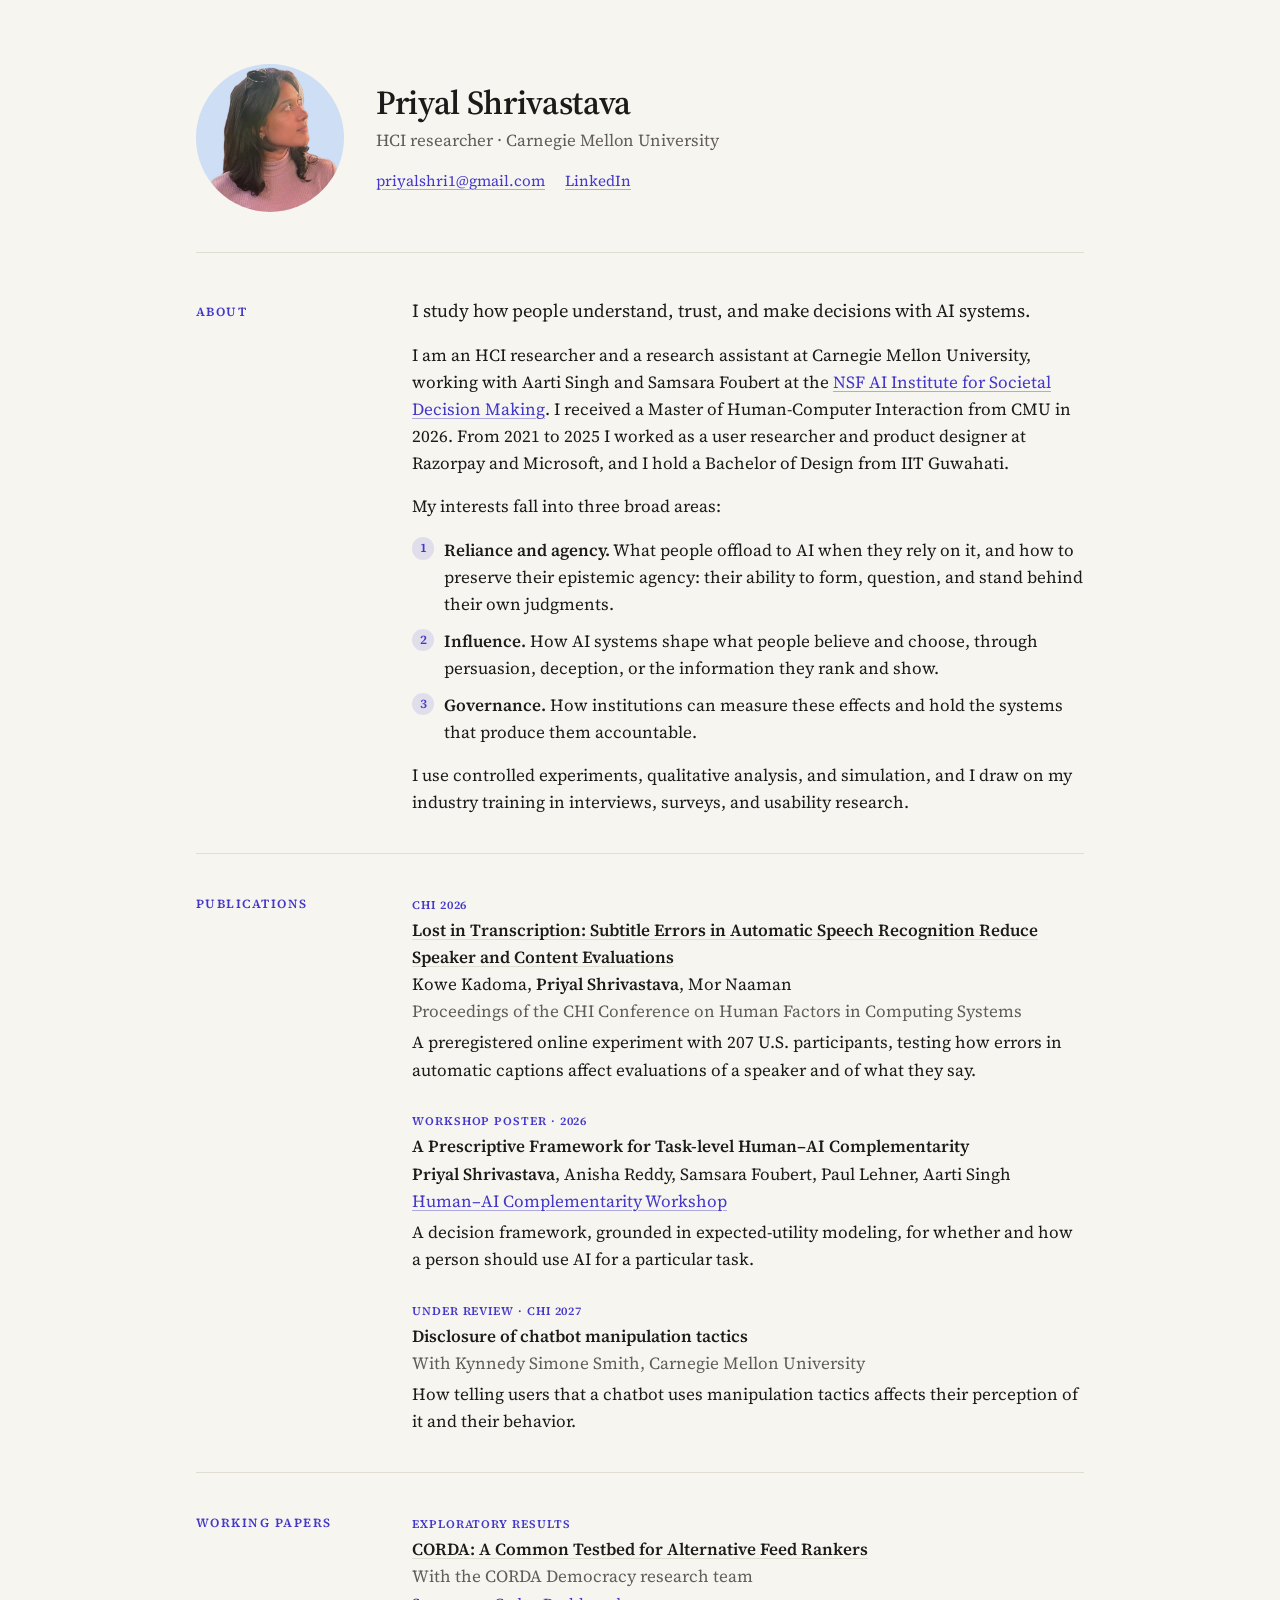
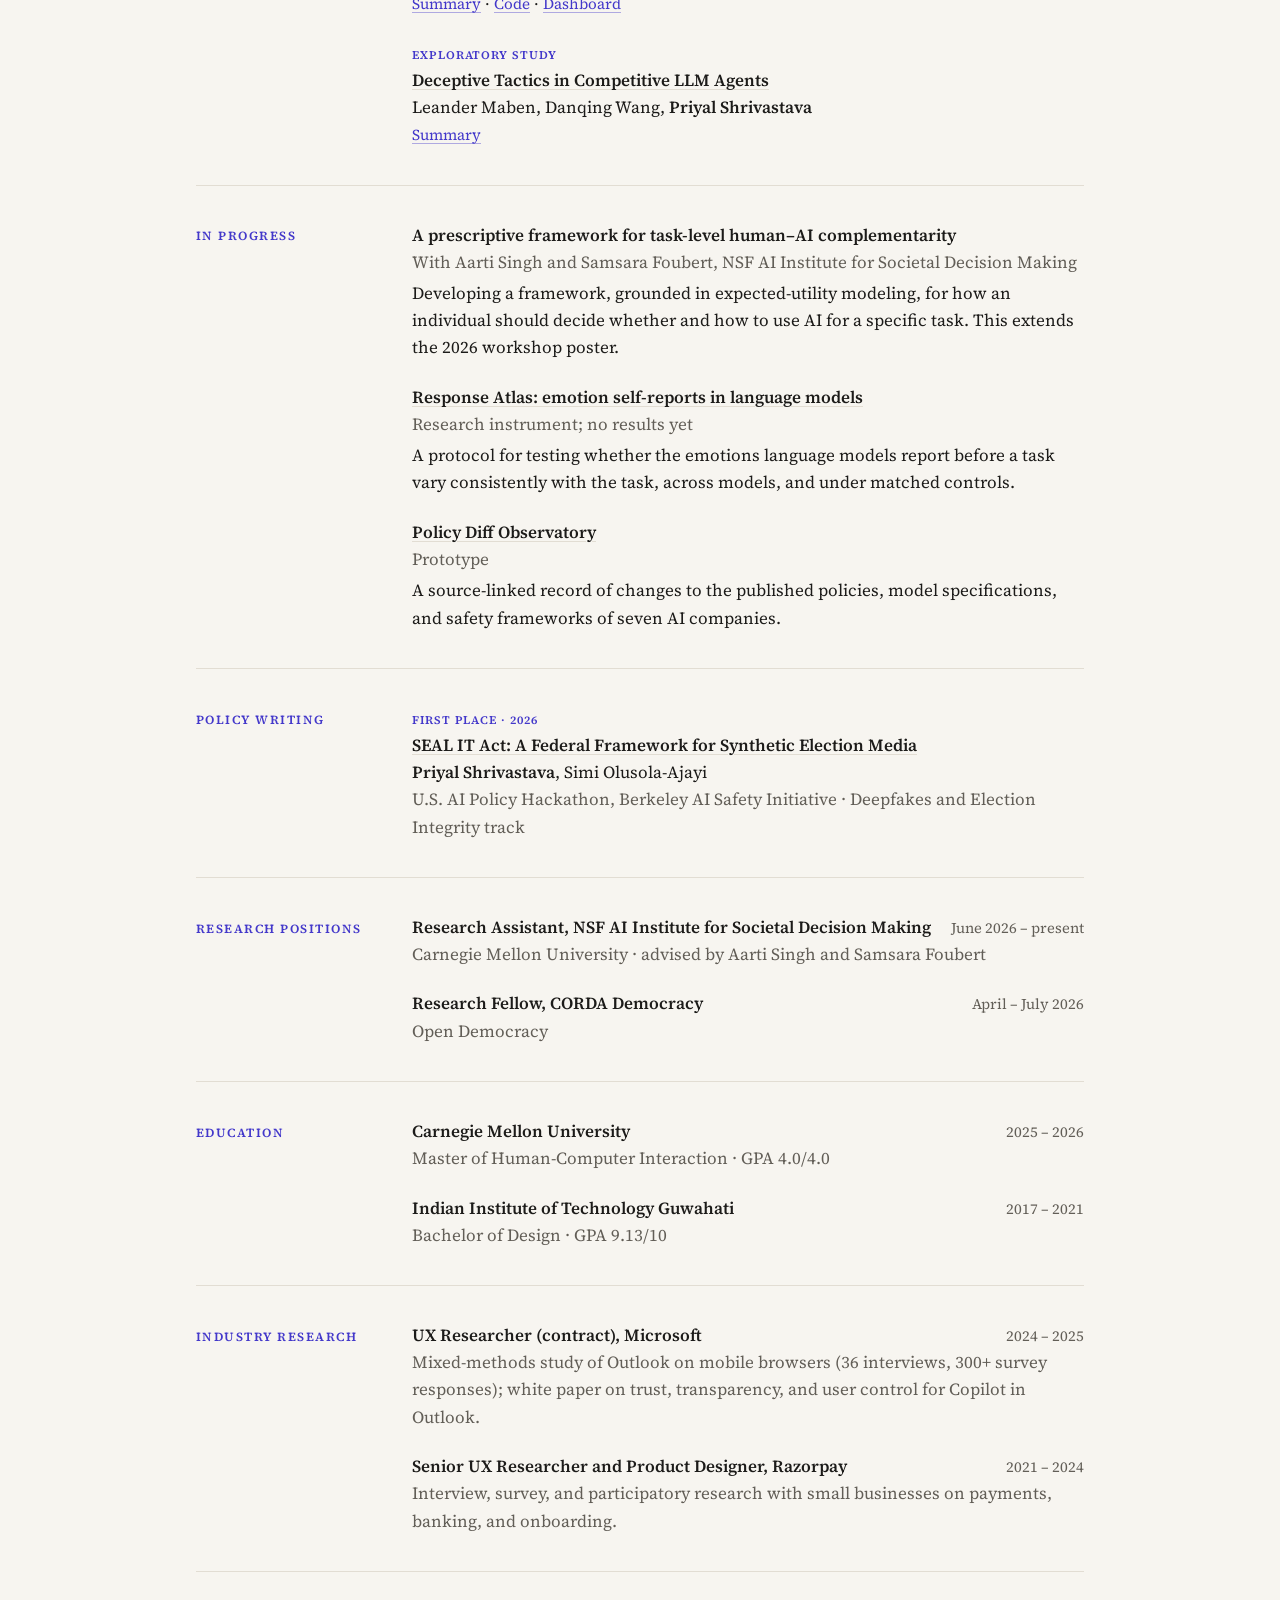
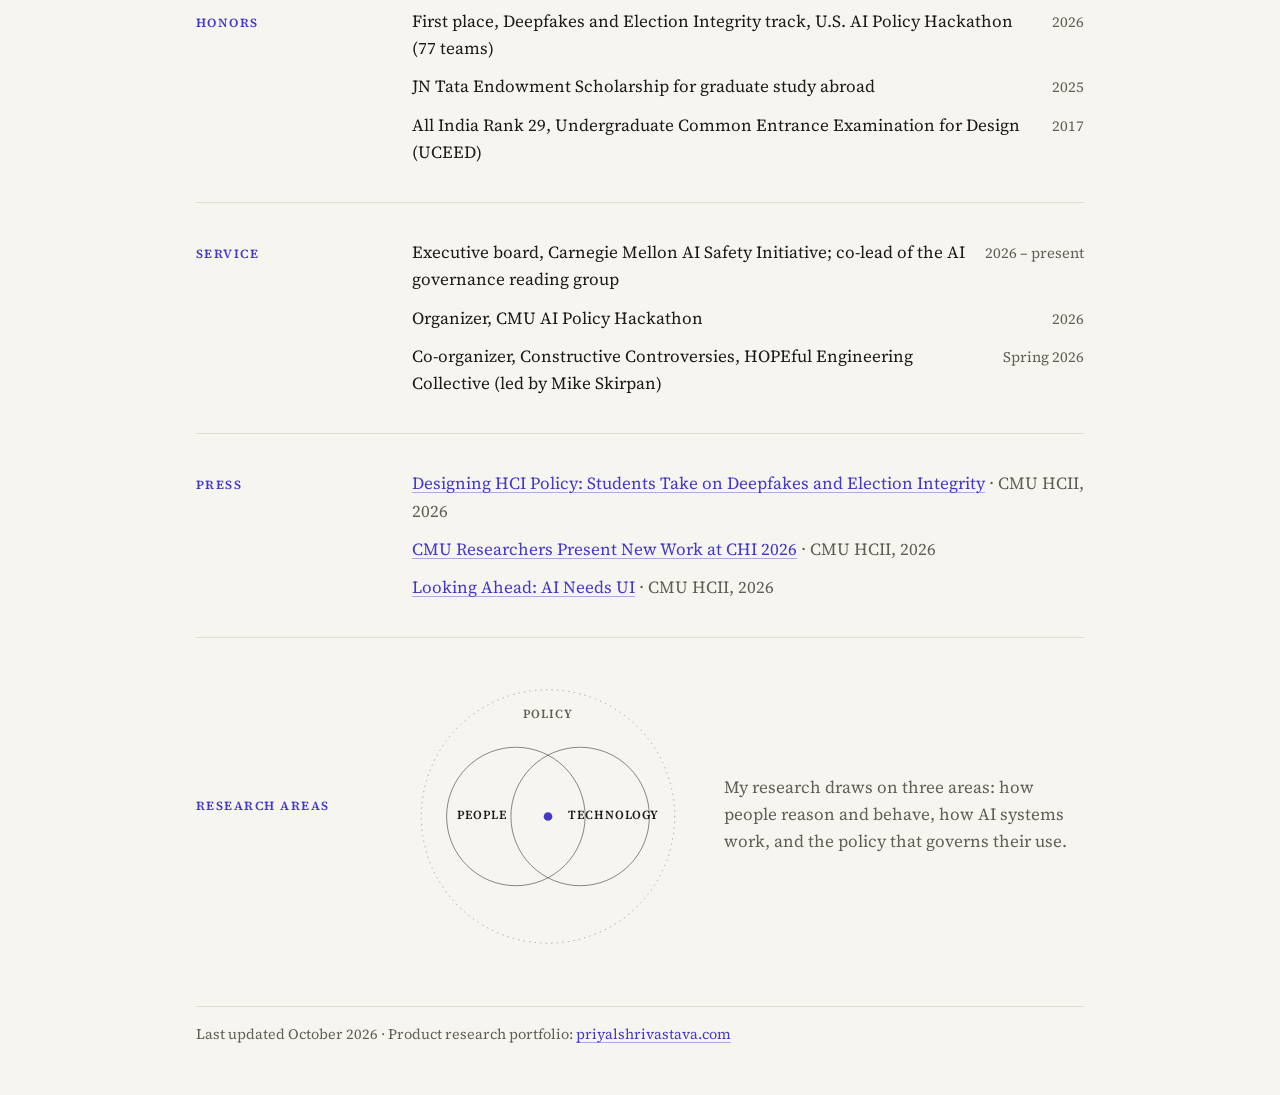
==== index.html @ be8d67d7 "Drop Research Assistant from the header" ====
<!DOCTYPE html>
<html lang="en">
<head>
  <meta charset="UTF-8">
  <meta name="viewport" content="width=device-width, initial-scale=1.0">
  <script async src="https://www.googletagmanager.com/gtag/js?id=G-839391G9F2"></script>
  <script>
    window.dataLayer = window.dataLayer || [];
    function gtag(){dataLayer.push(arguments);}
    gtag('js', new Date());
    gtag('config', 'G-839391G9F2');
  </script>
  <title>Priyal Shrivastava</title>
  <meta name="description" content="Priyal Shrivastava, HCI researcher at Carnegie Mellon University. Research on human–AI interaction, AI persuasion and deception, and AI governance.">
  <link rel="icon" type="image/png" href="favicon.png">
  <link rel="preconnect" href="https://fonts.googleapis.com">
  <link rel="preconnect" href="https://fonts.gstatic.com" crossorigin>
  <link href="https://fonts.googleapis.com/css2?family=Source+Serif+4:ital,opsz,wght@0,8..60,400;0,8..60,600;1,8..60,400&amp;display=swap" rel="stylesheet">
  <link rel="stylesheet" href="style.css?v=2">
</head>
<body>
  <main class="page page--home">
    <header class="intro">
      <img class="portrait" src="img/portrait.jpg" alt="Priyal Shrivastava" width="148" height="148">
      <div>
        <h1>Priyal Shrivastava</h1>
        <p class="affil">HCI researcher &middot; Carnegie Mellon University</p>
        <p class="contact">
          <a href="mailto:priyalshri1@gmail.com">priyalshri1@gmail.com</a>
          <a href="https://www.linkedin.com/in/priyalshri/">LinkedIn</a>
        </p>
      </div>
    </header>

    <section class="block" aria-labelledby="h-about">
      <h2 id="h-about">About</h2>
      <div>
        <p class="lede">I study how people understand, trust, and make decisions with AI systems.</p>
        <p>I am an HCI researcher and a research assistant at Carnegie Mellon University, working with Aarti Singh and Samsara Foubert at the <a href="https://www.cmu.edu/ai-sdm/">NSF AI Institute for Societal Decision Making</a>. I received a Master of Human-Computer Interaction from CMU in 2026. From 2021 to 2025 I worked as a user researcher and product designer at Razorpay and Microsoft, and I hold a Bachelor of Design from IIT Guwahati.</p>
        <p>My interests fall into three broad areas:</p>
        <ol class="questions">
          <li><b>Reliance and agency.</b> What people offload to AI when they rely on it, and how to preserve their epistemic agency: their ability to form, question, and stand behind their own judgments.</li>
          <li><b>Influence.</b> How AI systems shape what people believe and choose, through persuasion, deception, or the information they rank and show.</li>
          <li><b>Governance.</b> How institutions can measure these effects and hold the systems that produce them accountable.</li>
        </ol>
        <p>I use controlled experiments, qualitative analysis, and simulation, and I draw on my industry training in interviews, surveys, and usability research.</p>
      </div>
    </section>

    <section class="block" aria-labelledby="h-pubs">
      <h2 id="h-pubs">Publications</h2>
      <ul class="entries">
        <li>
          <span class="tag">CHI 2026</span><br>
          <span class="title"><a href="https://dl.acm.org/doi/full/10.1145/3772318.3790911">Lost in Transcription: Subtitle Errors in Automatic Speech Recognition Reduce Speaker and Content Evaluations</a></span><br>
          Kowe Kadoma, <b>Priyal Shrivastava</b>, Mor Naaman<br>
          <span class="meta">Proceedings of the CHI Conference on Human Factors in Computing Systems</span>
          <p class="note">A preregistered online experiment with 207 U.S. participants, testing how errors in automatic captions affect evaluations of a speaker and of what they say.</p>
        </li>
        <li>
          <span class="tag">Workshop poster &middot; 2026</span><br>
          <span class="title">A Prescriptive Framework for Task-level Human&ndash;AI Complementarity</span><br>
          <b>Priyal Shrivastava</b>, Anisha Reddy, Samsara Foubert, Paul Lehner, Aarti Singh<br>
          <span class="meta"><a href="https://www.cmu.edu/ai-sdm/research/human-ai-workshop/">Human&ndash;AI Complementarity Workshop</a></span>
          <p class="note">A decision framework, grounded in expected-utility modeling, for whether and how a person should use AI for a particular task.</p>
        </li>
        <li>
          <span class="tag">Under review &middot; CHI 2027</span><br>
          <span class="title">Disclosure of chatbot manipulation tactics</span><br>
          <span class="meta">With Kynnedy Simone Smith, Carnegie Mellon University</span>
          <p class="note">How telling users that a chatbot uses manipulation tactics affects their perception of it and their behavior.</p>
        </li>
      </ul>
    </section>

    <section class="block" aria-labelledby="h-working">
      <h2 id="h-working">Working papers</h2>
      <ul class="entries">
        <li>
          <span class="tag">Exploratory results</span><br>
          <span class="title"><a href="corda.html">CORDA: A Common Testbed for Alternative Feed Rankers</a></span><br>
          <span class="meta">With the CORDA Democracy research team</span><br>
          <span class="links"><a href="corda.html">Summary</a> &middot; <a href="https://github.com/CORDA-p10/social-media-project">Code</a> &middot; <a href="https://corda.edcx.io/dashboard">Dashboard</a></span>
        </li>
        <li>
          <span class="tag">Exploratory study</span><br>
          <span class="title"><a href="werewolf.html">Deceptive Tactics in Competitive LLM Agents</a></span><br>
          Leander Maben, Danqing Wang, <b>Priyal Shrivastava</b><br>
          <span class="links"><a href="werewolf.html">Summary</a></span>
        </li>
      </ul>
    </section>

    <section class="block" aria-labelledby="h-progress">
      <h2 id="h-progress">In progress</h2>
      <ul class="entries">
        <li>
          <span class="title">A prescriptive framework for task-level human&ndash;AI complementarity</span><br>
          <span class="meta">With Aarti Singh and Samsara Foubert, NSF AI Institute for Societal Decision Making</span>
          <p class="note">Developing a framework, grounded in expected-utility modeling, for how an individual should decide whether and how to use AI for a specific task. This extends the 2026 workshop poster.</p>
        </li>
        <li>
          <span class="title"><a href="response-atlas.html">Response Atlas: emotion self-reports in language models</a></span><br>
          <span class="meta">Research instrument; no results yet</span>
          <p class="note">A protocol for testing whether the emotions language models report before a task vary consistently with the task, across models, and under matched controls.</p>
        </li>
        <li>
          <span class="title"><a href="policy-diff.html">Policy Diff Observatory</a></span><br>
          <span class="meta">Prototype</span>
          <p class="note">A source-linked record of changes to the published policies, model specifications, and safety frameworks of seven AI companies.</p>
        </li>
      </ul>
    </section>

    <section class="block" aria-labelledby="h-policy">
      <h2 id="h-policy">Policy writing</h2>
      <ul class="entries">
        <li>
          <span class="tag">First place &middot; 2026</span><br>
          <span class="title"><a href="seal-it.html">SEAL IT Act: A Federal Framework for Synthetic Election Media</a></span><br>
          <b>Priyal Shrivastava</b>, Simi Olusola-Ajayi<br>
          <span class="meta">U.S. AI Policy Hackathon, Berkeley AI Safety Initiative &middot; Deepfakes and Election Integrity track</span>
        </li>
      </ul>
    </section>

    <section class="block" aria-labelledby="h-positions">
      <h2 id="h-positions">Research positions</h2>
      <ul class="entries">
        <li>
          <div class="dated"><span class="title">Research Assistant, NSF AI Institute for Societal Decision Making</span><span class="when">June 2026 &ndash; present</span></div>
          <span class="meta">Carnegie Mellon University &middot; advised by Aarti Singh and Samsara Foubert</span>
        </li>
        <li>
          <div class="dated"><span class="title">Research Fellow, CORDA Democracy</span><span class="when">April &ndash; July 2026</span></div>
          <span class="meta">Open Democracy</span>
        </li>
      </ul>
    </section>

    <section class="block" aria-labelledby="h-edu">
      <h2 id="h-edu">Education</h2>
      <ul class="entries">
        <li>
          <div class="dated"><span class="title">Carnegie Mellon University</span><span class="when">2025 &ndash; 2026</span></div>
          <span class="meta">Master of Human-Computer Interaction &middot; GPA 4.0/4.0</span>
        </li>
        <li>
          <div class="dated"><span class="title">Indian Institute of Technology Guwahati</span><span class="when">2017 &ndash; 2021</span></div>
          <span class="meta">Bachelor of Design &middot; GPA 9.13/10</span>
        </li>
      </ul>
    </section>

    <section class="block" aria-labelledby="h-industry">
      <h2 id="h-industry">Industry research</h2>
      <ul class="entries">
        <li>
          <div class="dated"><span class="title">UX Researcher (contract), Microsoft</span><span class="when">2024 &ndash; 2025</span></div>
          <span class="meta">Mixed-methods study of Outlook on mobile browsers (36 interviews, 300+ survey responses); white paper on trust, transparency, and user control for Copilot in Outlook.</span>
        </li>
        <li>
          <div class="dated"><span class="title">Senior UX Researcher and Product Designer, Razorpay</span><span class="when">2021 &ndash; 2024</span></div>
          <span class="meta">Interview, survey, and participatory research with small businesses on payments, banking, and onboarding.</span>
        </li>
      </ul>
    </section>

    <section class="block" aria-labelledby="h-honors">
      <h2 id="h-honors">Honors</h2>
      <ul class="entries compact">
        <li><div class="dated"><span>First place, Deepfakes and Election Integrity track, U.S. AI Policy Hackathon (77 teams)</span><span class="when">2026</span></div></li>
        <li><div class="dated"><span>JN Tata Endowment Scholarship for graduate study abroad</span><span class="when">2025</span></div></li>
        <li><div class="dated"><span>All India Rank 29, Undergraduate Common Entrance Examination for Design (UCEED)</span><span class="when">2017</span></div></li>
      </ul>
    </section>

    <section class="block" aria-labelledby="h-service">
      <h2 id="h-service">Service</h2>
      <ul class="entries compact">
        <li><div class="dated"><span>Executive board, Carnegie Mellon AI Safety Initiative; co-lead of the AI governance reading group</span><span class="when">2026 &ndash; present</span></div></li>
        <li><div class="dated"><span>Organizer, CMU AI Policy Hackathon</span><span class="when">2026</span></div></li>
        <li><div class="dated"><span>Co-organizer, Constructive Controversies, HOPEful Engineering Collective (led by Mike Skirpan)</span><span class="when">Spring 2026</span></div></li>
      </ul>
    </section>

    <section class="block" aria-labelledby="h-press">
      <h2 id="h-press">Press</h2>
      <ul class="entries compact">
        <li><a href="https://www.hcii.cmu.edu/news/designing-hci-policy">Designing HCI Policy: Students Take on Deepfakes and Election Integrity</a> <span class="meta">&middot; CMU HCII, 2026</span></li>
        <li><a href="https://hcii.cmu.edu/news/cmu-chi-2026">CMU Researchers Present New Work at CHI 2026</a> <span class="meta">&middot; CMU HCII, 2026</span></li>
        <li><a href="https://hcii.cmu.edu/news/looking-ahead-ai-needs-ui">Looking Ahead: AI Needs UI</a> <span class="meta">&middot; CMU HCII, 2026</span></li>
      </ul>
    </section>

    <section class="focus" aria-labelledby="h-focus">
      <h2 id="h-focus">Research areas</h2>
      <div class="focus__fig">
        <svg viewBox="-10 -10 440 440" role="img" aria-labelledby="venn-desc">
          <desc id="venn-desc">Two overlapping circles labeled people and technology, with a dot where they overlap, inside a dotted ring labeled policy.</desc>
          <circle class="venn-ring" cx="210" cy="214" r="205" fill="none" stroke-width="1.5" stroke-dasharray="1 8" stroke-linecap="round"/>
          <circle class="venn-line" cx="158" cy="214" r="112" fill="none" stroke-width="1.5"/>
          <circle class="venn-line" cx="262" cy="214" r="112" fill="none" stroke-width="1.5"/>
          <circle class="venn-dot" cx="210" cy="214" r="7"/>
          <text class="venn-label" x="104" y="218" text-anchor="middle">people</text>
          <text class="venn-label" x="316" y="218" text-anchor="middle">technology</text>
          <text class="venn-label venn-label--muted" x="210" y="54" text-anchor="middle">policy</text>
        </svg>
        <p>My research draws on three areas: how people reason and behave, how AI systems work, and the policy that governs their use.</p>
      </div>
    </section>

    <footer>
      Last updated October 2026 &middot; Product research portfolio: <a href="https://www.priyalshrivastava.com/">priyalshrivastava.com</a>
    </footer>
  </main>
</body>
</html>
---- style.css ----
/* Academic site. Warm paper ground, one serif family, one accent. */

:root {
  --ink: #1c1b19;
  --muted: #625e57;
  --rule: #e2ddd3;
  --accent: #4338ca;
  --accent-soft: rgba(67, 56, 202, 0.12);
  --bg: #f7f5f0;
  --card: #fffdf9;
  --serif: "Source Serif 4", Charter, "Bitstream Charter", Cambria, Georgia, serif;
  --measure: 44rem;
  --wide: 58rem;
  color-scheme: light;
}

@media (prefers-color-scheme: dark) {
  :root {
    --ink: #e8e5de;
    --muted: #a7a298;
    --rule: #34322d;
    --accent: #a5a0ff;
    --accent-soft: rgba(165, 160, 255, 0.16);
    --bg: #171614;
    --card: #1f1e1b;
    color-scheme: dark;
  }
}

* { box-sizing: border-box; }

html { -webkit-text-size-adjust: 100%; }

body {
  margin: 0;
  background: var(--bg);
  color: var(--ink);
  font-family: var(--serif);
  font-size: 17px;
  line-height: 1.6;
  font-optical-sizing: auto;
}

.page {
  max-width: var(--measure);
  margin: 0 auto;
  padding: 4rem 1.25rem 3rem;
}
.page--home { max-width: var(--wide); }

a { color: var(--accent); text-underline-offset: 3px; text-decoration-thickness: 1px; text-decoration-color: color-mix(in srgb, var(--accent) 40%, transparent); }
a:hover { text-decoration-color: var(--accent); }

h1 { font-size: 2.1rem; font-weight: 600; letter-spacing: -0.01em; line-height: 1.15; margin: 0 0 0.4rem; }
h2 {
  font-size: 0.78rem;
  font-weight: 600;
  letter-spacing: 0.12em;
  text-transform: uppercase;
  color: var(--accent);
  margin: 0 0 1rem;
}
h3 { font-size: 1rem; font-weight: 600; margin: 1.75rem 0 0.4rem; }

p { margin: 0 0 1rem; }
b { font-weight: 600; }

ol, ul { padding-left: 1.3rem; margin: 0 0 1rem; }
li { margin: 0 0 0.4rem; }
li::marker { color: var(--accent); }

/* ---------- Home ---------- */

.intro {
  display: flex;
  align-items: center;
  gap: 2rem;
  padding-bottom: 2.5rem;
  margin-bottom: 0.5rem;
  border-bottom: 1px solid var(--rule);
}
.portrait {
  width: 148px;
  height: 148px;
  flex: none;
  object-fit: cover;
  border-radius: 50%;
}
.affil { color: var(--muted); margin: 0 0 0.9rem; font-size: 1.05rem; }
.contact { margin: 0; display: flex; flex-wrap: wrap; gap: 0.35rem 1.25rem; font-size: 0.95rem; }

.block {
  display: grid;
  grid-template-columns: 11rem minmax(0, 1fr);
  gap: 0 2.5rem;
  padding: 2.25rem 0;
  border-bottom: 1px solid var(--rule);
}
.block > h2 { padding-top: 0.3rem; }
.block > div > :last-child { margin-bottom: 0; }

.lede { font-size: 1.15rem; line-height: 1.55; }

.questions { list-style: none; padding: 0; counter-reset: q; }
.questions li {
  counter-increment: q;
  position: relative;
  padding-left: 2rem;
  margin-bottom: 0.6rem;
}
.questions li::before {
  content: counter(q);
  position: absolute;
  left: 0;
  top: 0.05rem;
  font-size: 0.8rem;
  font-weight: 600;
  color: var(--accent);
  width: 1.4rem;
  height: 1.4rem;
  line-height: 1.4rem;
  text-align: center;
  border-radius: 50%;
  background: var(--accent-soft);
}

.entries { list-style: none; padding: 0; margin: 0; }
.entries > li { margin: 0 0 1.4rem; }
.entries > li:last-child { margin-bottom: 0; }
.entries .title { font-weight: 600; }
.entries .title a { color: var(--ink); text-decoration-color: var(--rule); }
.entries .title a:hover { color: var(--accent); text-decoration-color: var(--accent); }
.entries .meta { color: var(--muted); }
.entries .links { font-size: 0.95rem; }
.entries .note { margin: 0.25rem 0 0; }

.tag {
  display: inline-block;
  font-size: 0.72rem;
  font-weight: 600;
  letter-spacing: 0.08em;
  text-transform: uppercase;
  color: var(--accent);
  margin-right: 0.35rem;
}

.dated { display: flex; gap: 1rem; justify-content: space-between; align-items: baseline; }
.dated .when { color: var(--muted); white-space: nowrap; font-size: 0.92rem; font-variant-numeric: tabular-nums; }

.compact > li { margin-bottom: 0.7rem; }

/* Closing figure */
.focus {
  display: grid;
  grid-template-columns: 11rem minmax(0, 1fr);
  gap: 0 2.5rem;
  padding: 2.5rem 0 1rem;
  align-items: center;
}
.focus__fig { display: flex; align-items: center; gap: 2.5rem; }
.focus svg { width: 17rem; max-width: 100%; height: auto; flex: none; overflow: visible; }
.focus p { color: var(--muted); margin: 0; max-width: 24rem; }
.venn-line { stroke: var(--ink); stroke-opacity: 0.55; }
.venn-ring { stroke: var(--ink); stroke-opacity: 0.35; }
.venn-label { fill: var(--ink); font-family: var(--serif); font-size: 20px; font-weight: 600; letter-spacing: 0.08em; text-transform: uppercase; }
.venn-label--muted { fill: var(--muted); }
.venn-dot { fill: var(--accent); }

footer {
  margin-top: 2.5rem;
  padding-top: 1rem;
  border-top: 1px solid var(--rule);
  color: var(--muted);
  font-size: 0.9rem;
}

/* ---------- Project pages ---------- */

.back { font-size: 0.95rem; margin: 0 0 2.5rem; }
.back a { text-decoration: none; }
.page:not(.page--home) h1 { font-size: 1.85rem; }
.page:not(.page--home) h2 { margin: 2.75rem 0 0.9rem; }
.byline { color: var(--muted); margin: 0 0 0.25rem; }
.facts {
  color: var(--muted);
  margin: 0.9rem 0 0;
  padding: 0.8rem 1rem;
  background: var(--card);
  border: 1px solid var(--rule);
  border-left: 3px solid var(--accent);
  border-radius: 2px;
  font-size: 0.95rem;
}

figure { margin: 1.75rem 0; }
figure img { display: block; width: 100%; height: auto; border: 1px solid var(--rule); background: #fff; border-radius: 2px; }
figcaption { font-size: 0.9rem; color: var(--muted); margin-top: 0.5rem; }

dl.tactics { margin: 0 0 1rem; }
dl.tactics dt { font-weight: 600; }
dl.tactics dd { margin: 0 0 0.7rem; }

/* ---------- Narrow screens ---------- */

@media (max-width: 760px) {
  .block, .focus { grid-template-columns: minmax(0, 1fr); }
  .block > h2 { padding-top: 0; }
  .focus__fig { flex-direction: column; align-items: flex-start; gap: 1.25rem; }
}

@media (max-width: 520px) {
  body { font-size: 16px; }
  .page { padding-top: 2.5rem; }
  .intro { flex-direction: column; align-items: flex-start; gap: 1.25rem; }
  .portrait { width: 116px; height: 116px; }
  .dated { flex-direction: column; gap: 0; }
}
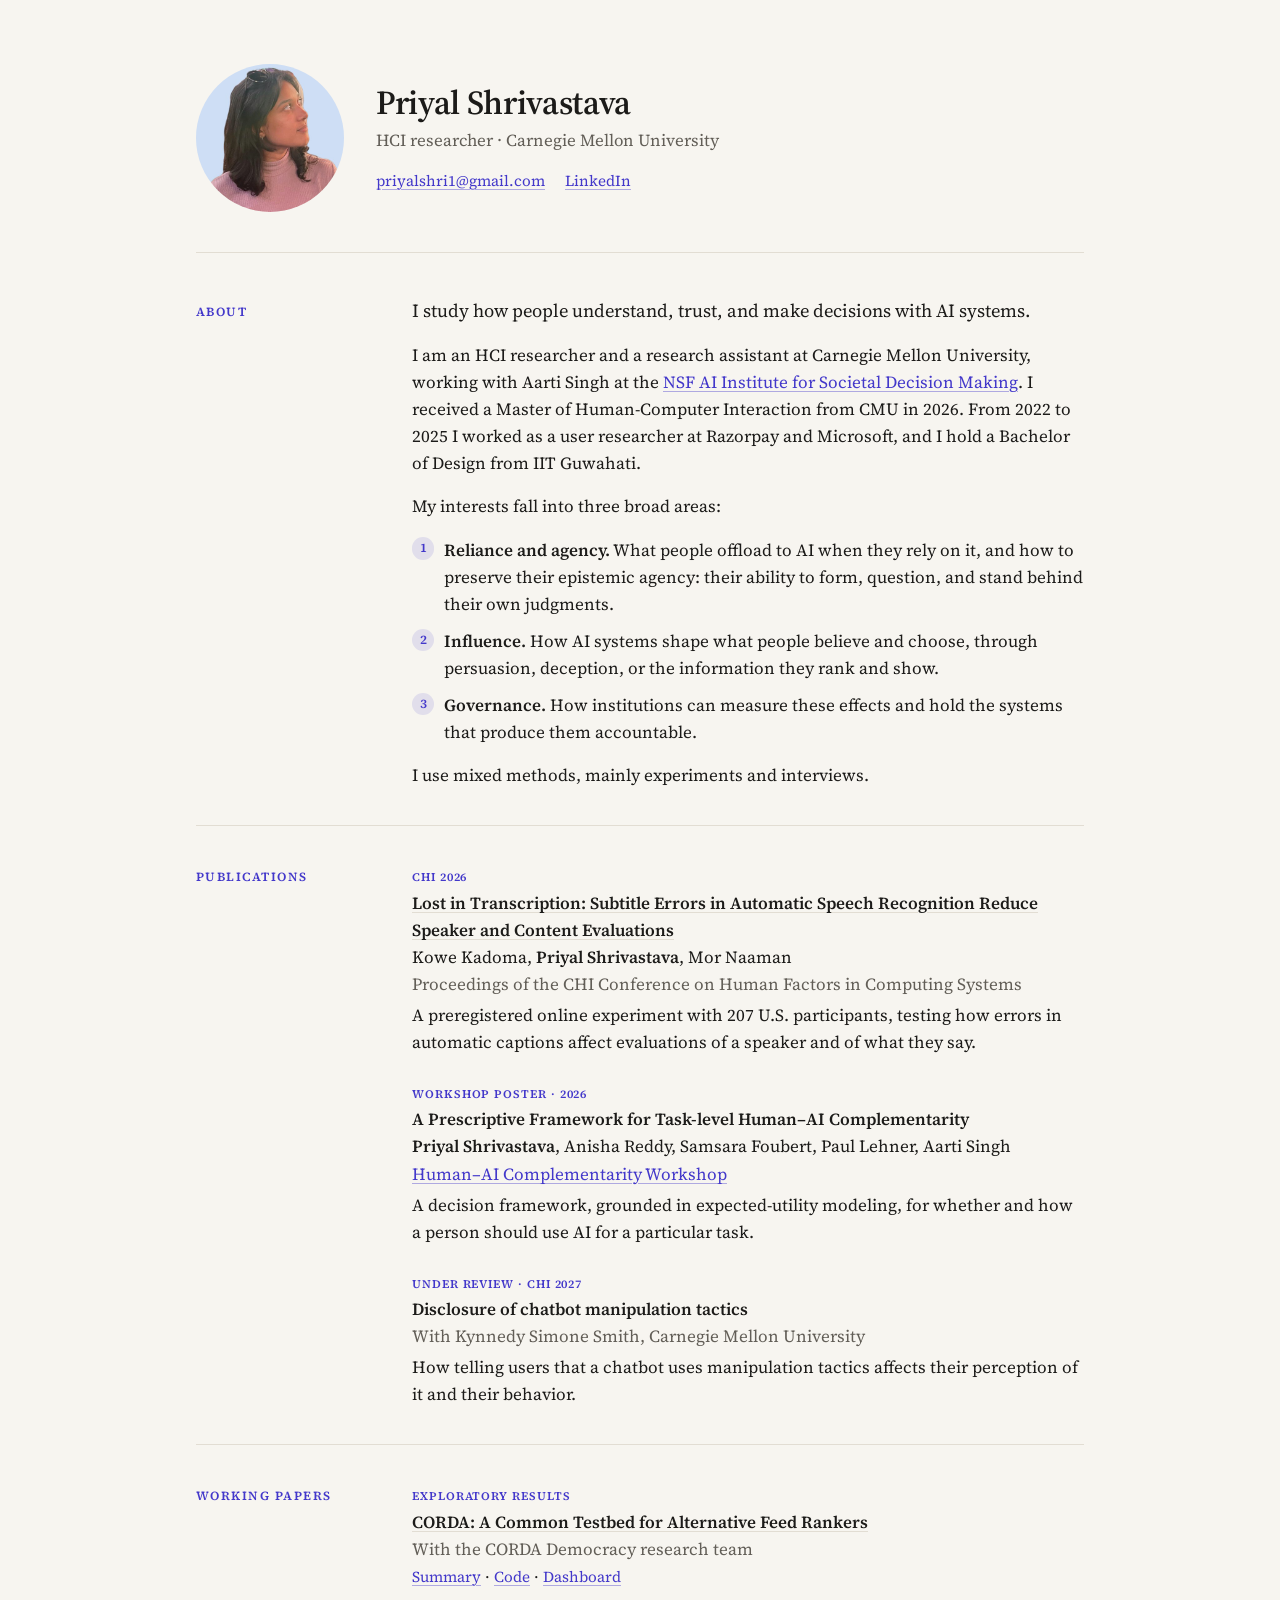
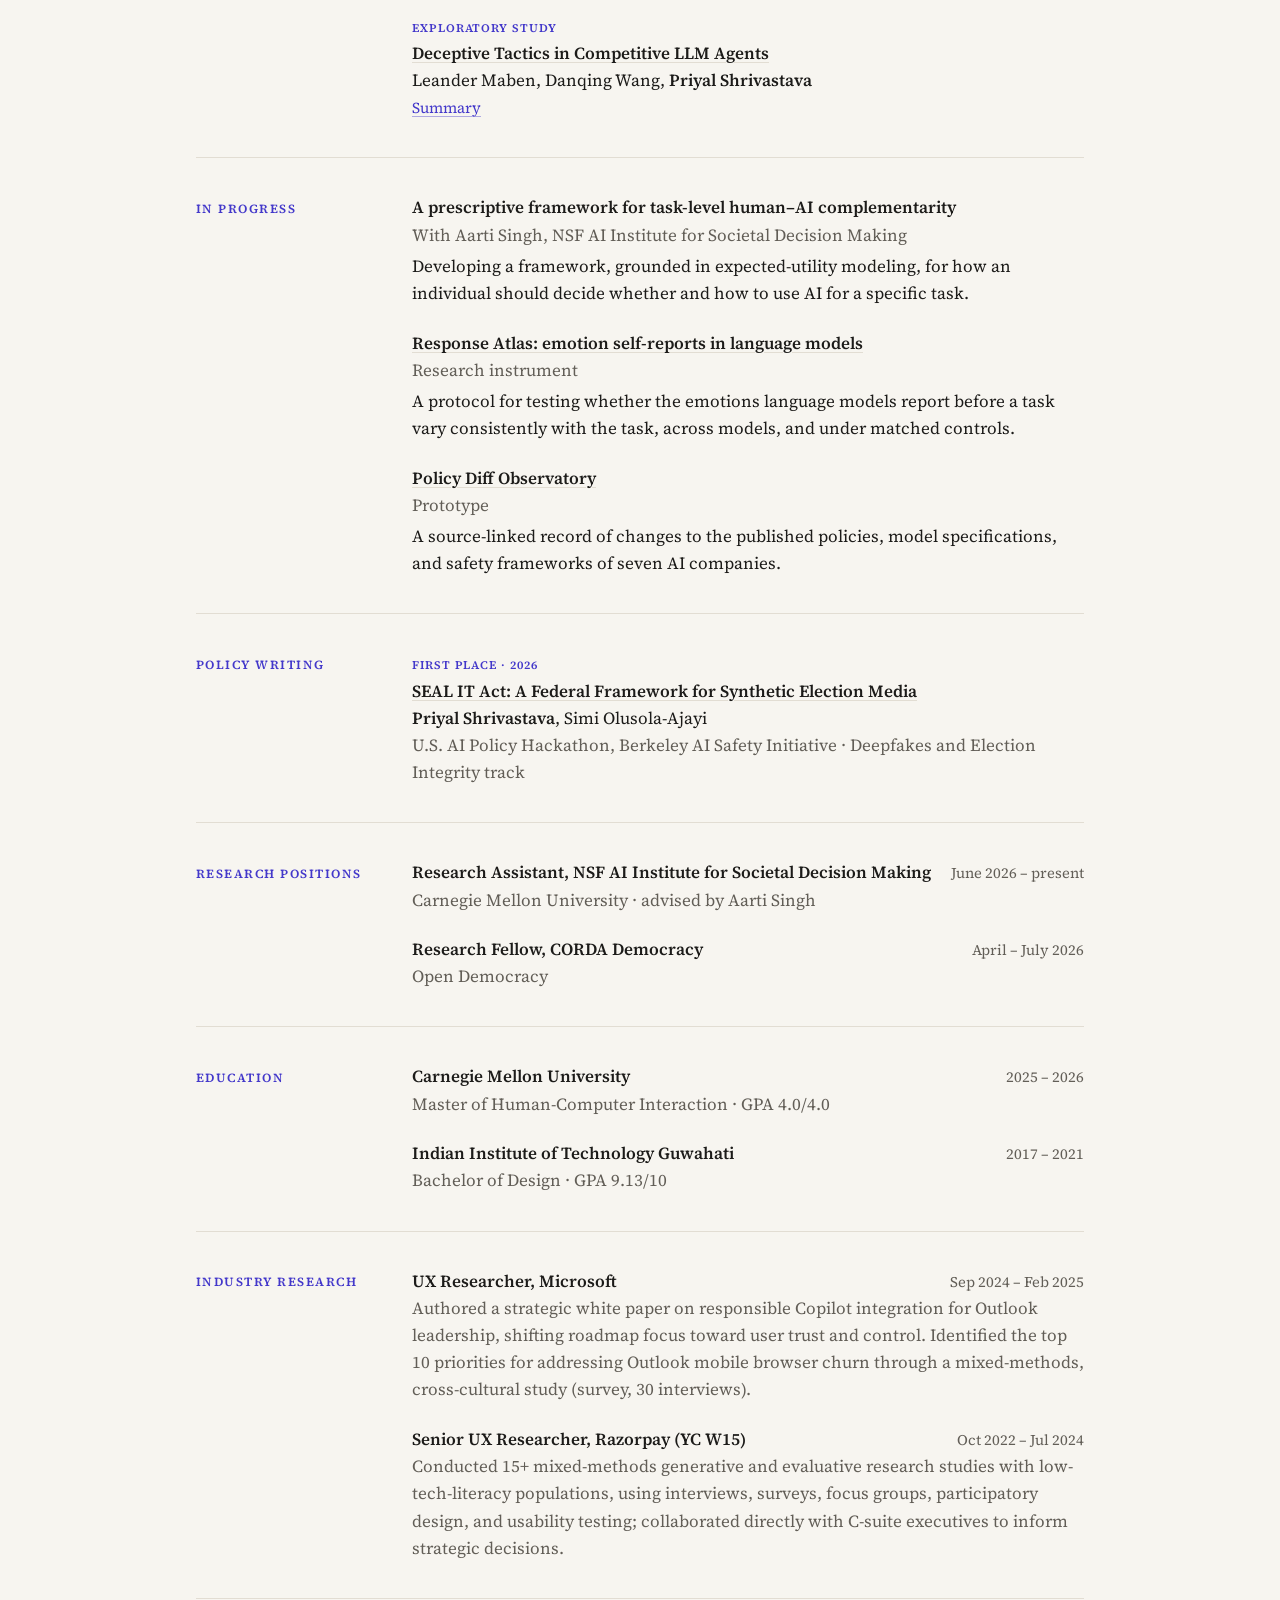
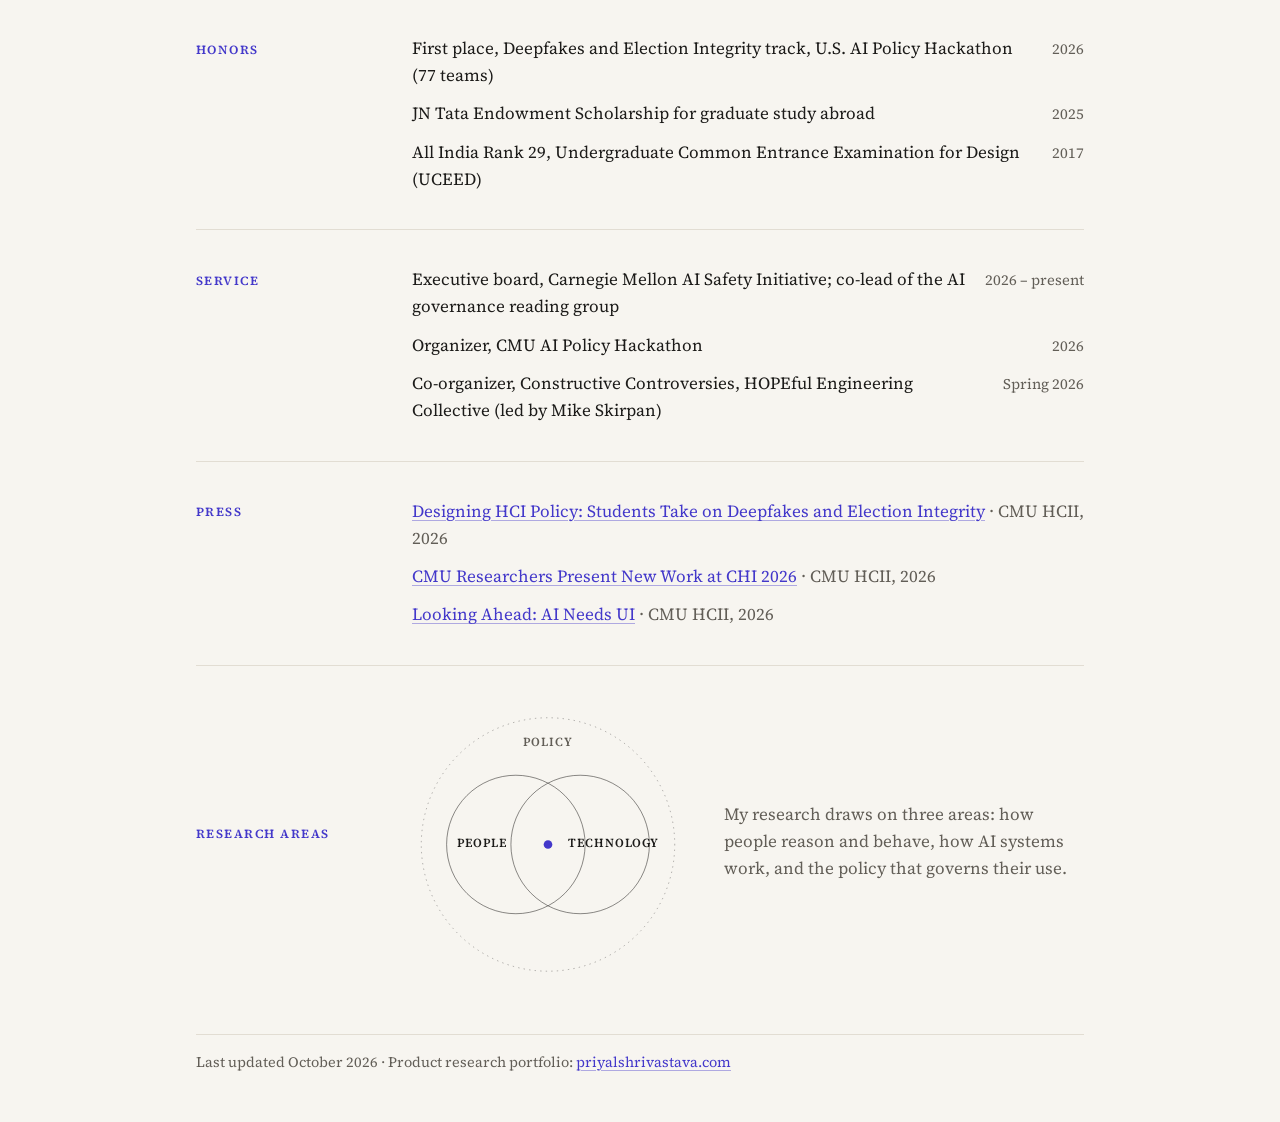
==== commit 7628e7cd: "Simplify methods, industry roles, and advisor mentions" ====
--- a/index.html
+++ b/index.html
@@ -36,14 +36,14 @@
       <h2 id="h-about">About</h2>
       <div>
         <p class="lede">I study how people understand, trust, and make decisions with AI systems.</p>
-        <p>I am an HCI researcher and a research assistant at Carnegie Mellon University, working with Aarti Singh and Samsara Foubert at the <a href="https://www.cmu.edu/ai-sdm/">NSF AI Institute for Societal Decision Making</a>. I received a Master of Human-Computer Interaction from CMU in 2026. From 2021 to 2025 I worked as a user researcher and product designer at Razorpay and Microsoft, and I hold a Bachelor of Design from IIT Guwahati.</p>
+        <p>I am an HCI researcher and a research assistant at Carnegie Mellon University, working with Aarti Singh at the <a href="https://www.cmu.edu/ai-sdm/">NSF AI Institute for Societal Decision Making</a>. I received a Master of Human-Computer Interaction from CMU in 2026. From 2022 to 2025 I worked as a user researcher at Razorpay and Microsoft, and I hold a Bachelor of Design from IIT Guwahati.</p>
         <p>My interests fall into three broad areas:</p>
         <ol class="questions">
           <li><b>Reliance and agency.</b> What people offload to AI when they rely on it, and how to preserve their epistemic agency: their ability to form, question, and stand behind their own judgments.</li>
           <li><b>Influence.</b> How AI systems shape what people believe and choose, through persuasion, deception, or the information they rank and show.</li>
           <li><b>Governance.</b> How institutions can measure these effects and hold the systems that produce them accountable.</li>
         </ol>
-        <p>I use controlled experiments, qualitative analysis, and simulation, and I draw on my industry training in interviews, surveys, and usability research.</p>
+        <p>I use mixed methods, mainly experiments and interviews.</p>
       </div>
     </section>
 
@@ -96,12 +96,12 @@
       <ul class="entries">
         <li>
           <span class="title">A prescriptive framework for task-level human&ndash;AI complementarity</span><br>
-          <span class="meta">With Aarti Singh and Samsara Foubert, NSF AI Institute for Societal Decision Making</span>
-          <p class="note">Developing a framework, grounded in expected-utility modeling, for how an individual should decide whether and how to use AI for a specific task. This extends the 2026 workshop poster.</p>
+          <span class="meta">With Aarti Singh, NSF AI Institute for Societal Decision Making</span>
+          <p class="note">Developing a framework, grounded in expected-utility modeling, for how an individual should decide whether and how to use AI for a specific task.</p>
         </li>
         <li>
           <span class="title"><a href="response-atlas.html">Response Atlas: emotion self-reports in language models</a></span><br>
-          <span class="meta">Research instrument; no results yet</span>
+          <span class="meta">Research instrument</span>
           <p class="note">A protocol for testing whether the emotions language models report before a task vary consistently with the task, across models, and under matched controls.</p>
         </li>
         <li>
@@ -129,7 +129,7 @@
       <ul class="entries">
         <li>
           <div class="dated"><span class="title">Research Assistant, NSF AI Institute for Societal Decision Making</span><span class="when">June 2026 &ndash; present</span></div>
-          <span class="meta">Carnegie Mellon University &middot; advised by Aarti Singh and Samsara Foubert</span>
+          <span class="meta">Carnegie Mellon University &middot; advised by Aarti Singh</span>
         </li>
         <li>
           <div class="dated"><span class="title">Research Fellow, CORDA Democracy</span><span class="when">April &ndash; July 2026</span></div>
@@ -156,12 +156,12 @@
       <h2 id="h-industry">Industry research</h2>
       <ul class="entries">
         <li>
-          <div class="dated"><span class="title">UX Researcher (contract), Microsoft</span><span class="when">2024 &ndash; 2025</span></div>
-          <span class="meta">Mixed-methods study of Outlook on mobile browsers (36 interviews, 300+ survey responses); white paper on trust, transparency, and user control for Copilot in Outlook.</span>
-        </li>
-        <li>
-          <div class="dated"><span class="title">Senior UX Researcher and Product Designer, Razorpay</span><span class="when">2021 &ndash; 2024</span></div>
-          <span class="meta">Interview, survey, and participatory research with small businesses on payments, banking, and onboarding.</span>
+          <div class="dated"><span class="title">UX Researcher, Microsoft</span><span class="when">Sep 2024 &ndash; Feb 2025</span></div>
+          <span class="meta">Authored a strategic white paper on responsible Copilot integration for Outlook leadership, shifting roadmap focus toward user trust and control. Identified the top 10 priorities for addressing Outlook mobile browser churn through a mixed-methods, cross-cultural study (survey, 30 interviews).</span>
+        </li>
+        <li>
+          <div class="dated"><span class="title">Senior UX Researcher, Razorpay (YC W15)</span><span class="when">Oct 2022 &ndash; Jul 2024</span></div>
+          <span class="meta">Conducted 15+ mixed-methods generative and evaluative research studies with low-tech-literacy populations, using interviews, surveys, focus groups, participatory design, and usability testing; collaborated directly with C-suite executives to inform strategic decisions.</span>
         </li>
       </ul>
     </section>
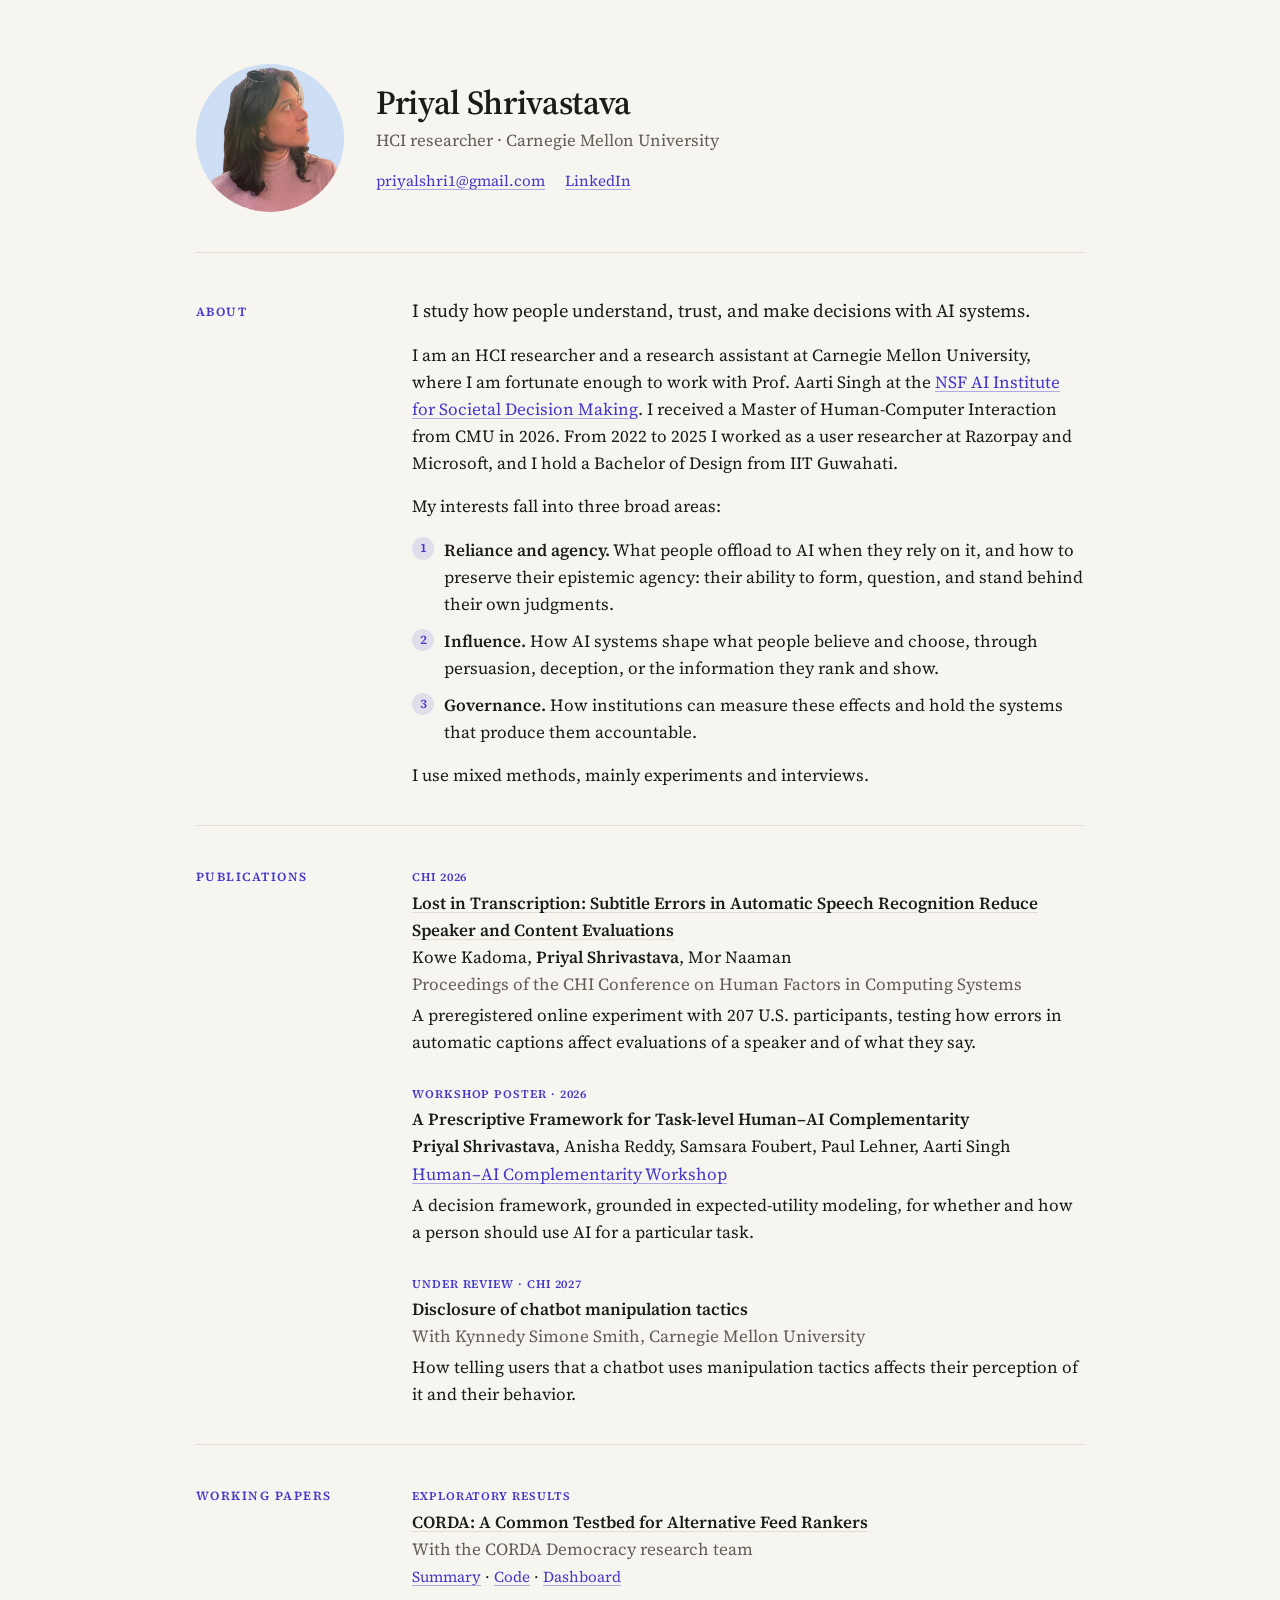
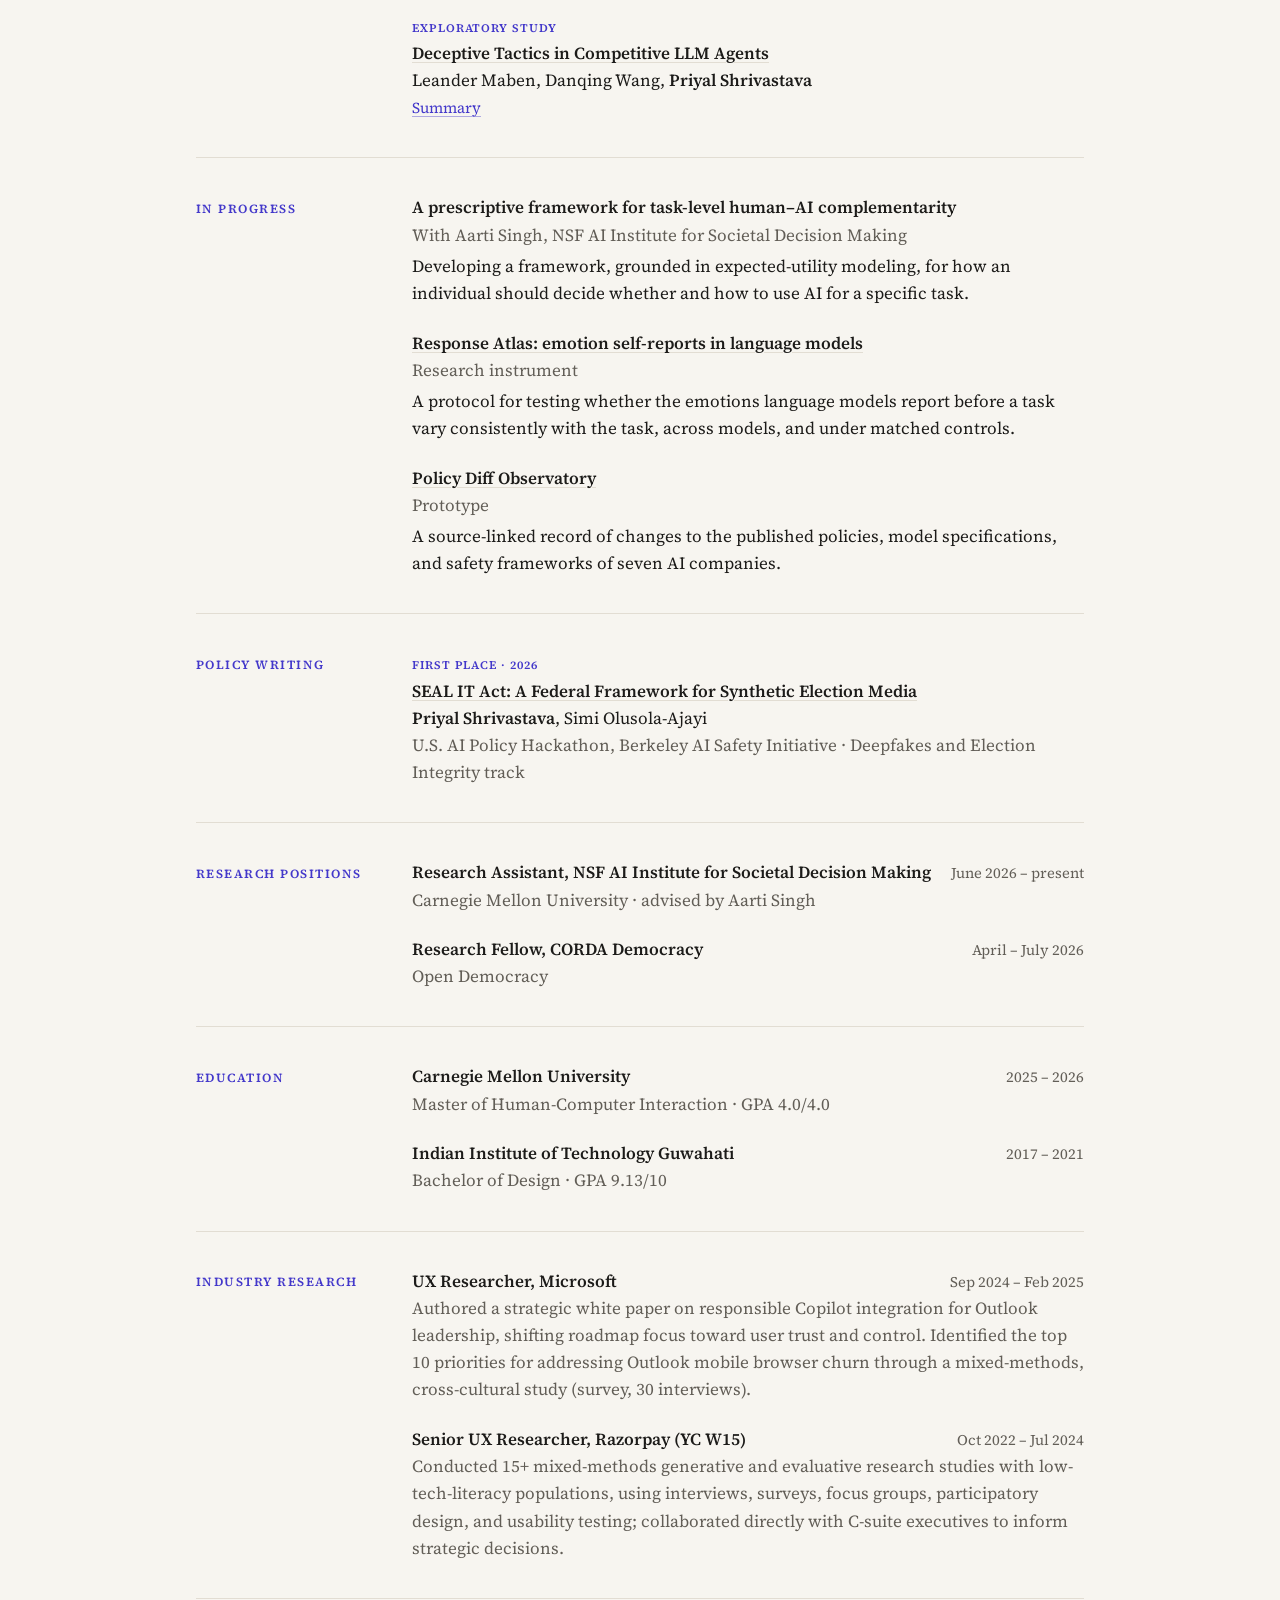
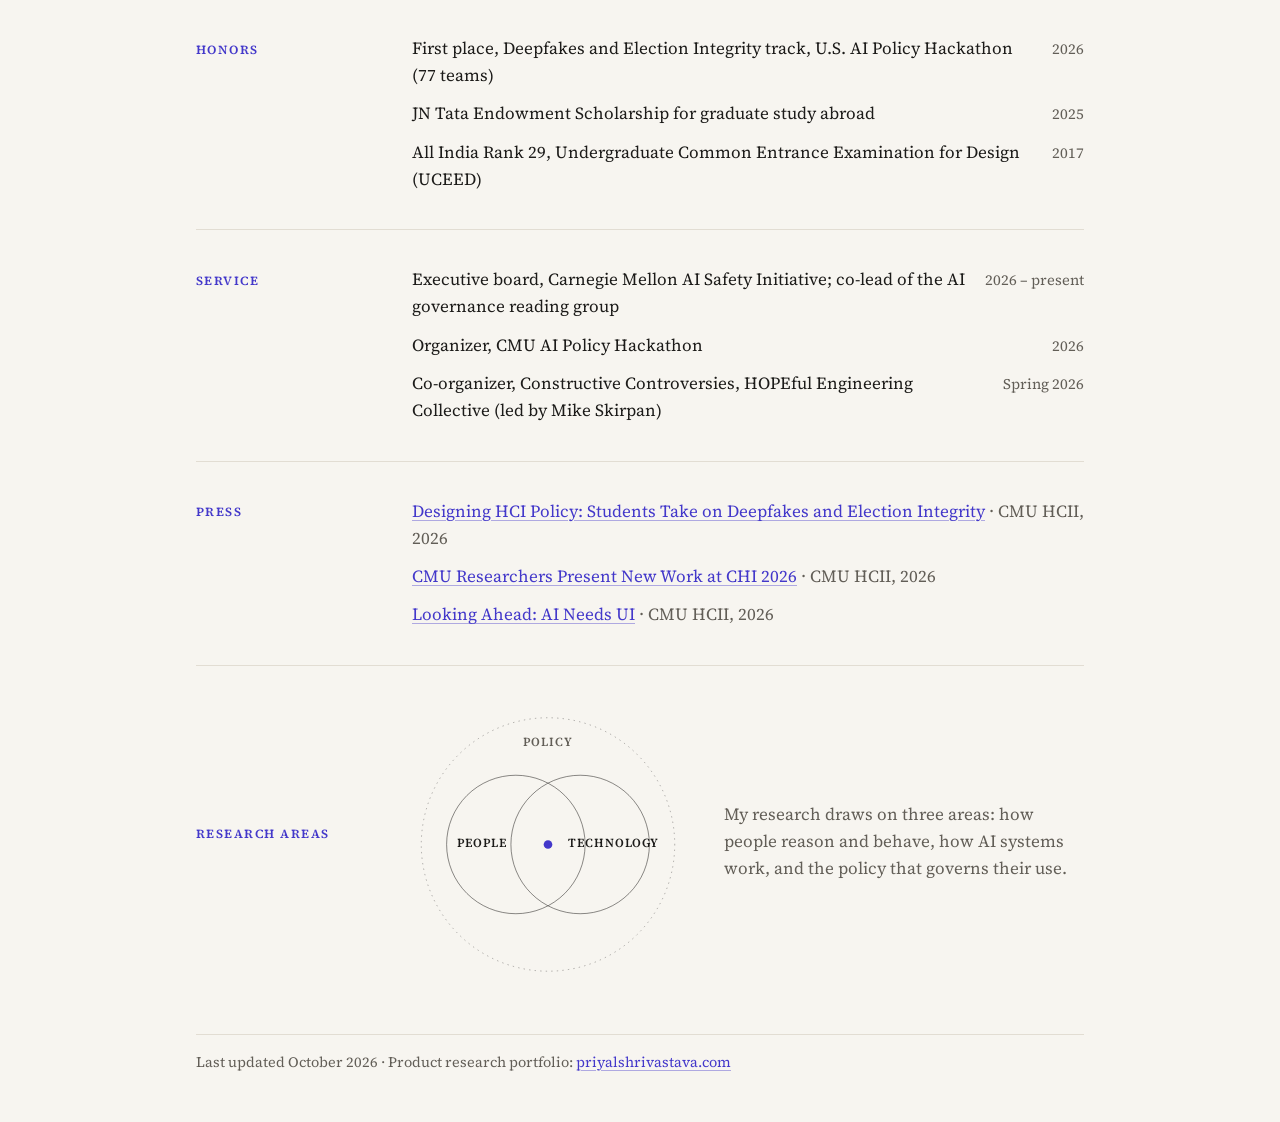
==== commit 7a366ef2: "Reword the Aarti Singh sentence" ====
--- a/index.html
+++ b/index.html
@@ -36,7 +36,7 @@
       <h2 id="h-about">About</h2>
       <div>
         <p class="lede">I study how people understand, trust, and make decisions with AI systems.</p>
-        <p>I am an HCI researcher and a research assistant at Carnegie Mellon University, working with Aarti Singh at the <a href="https://www.cmu.edu/ai-sdm/">NSF AI Institute for Societal Decision Making</a>. I received a Master of Human-Computer Interaction from CMU in 2026. From 2022 to 2025 I worked as a user researcher at Razorpay and Microsoft, and I hold a Bachelor of Design from IIT Guwahati.</p>
+        <p>I am an HCI researcher and a research assistant at Carnegie Mellon University, where I am fortunate enough to work with Prof. Aarti Singh at the <a href="https://www.cmu.edu/ai-sdm/">NSF AI Institute for Societal Decision Making</a>. I received a Master of Human-Computer Interaction from CMU in 2026. From 2022 to 2025 I worked as a user researcher at Razorpay and Microsoft, and I hold a Bachelor of Design from IIT Guwahati.</p>
         <p>My interests fall into three broad areas:</p>
         <ol class="questions">
           <li><b>Reliance and agency.</b> What people offload to AI when they rely on it, and how to preserve their epistemic agency: their ability to form, question, and stand behind their own judgments.</li>
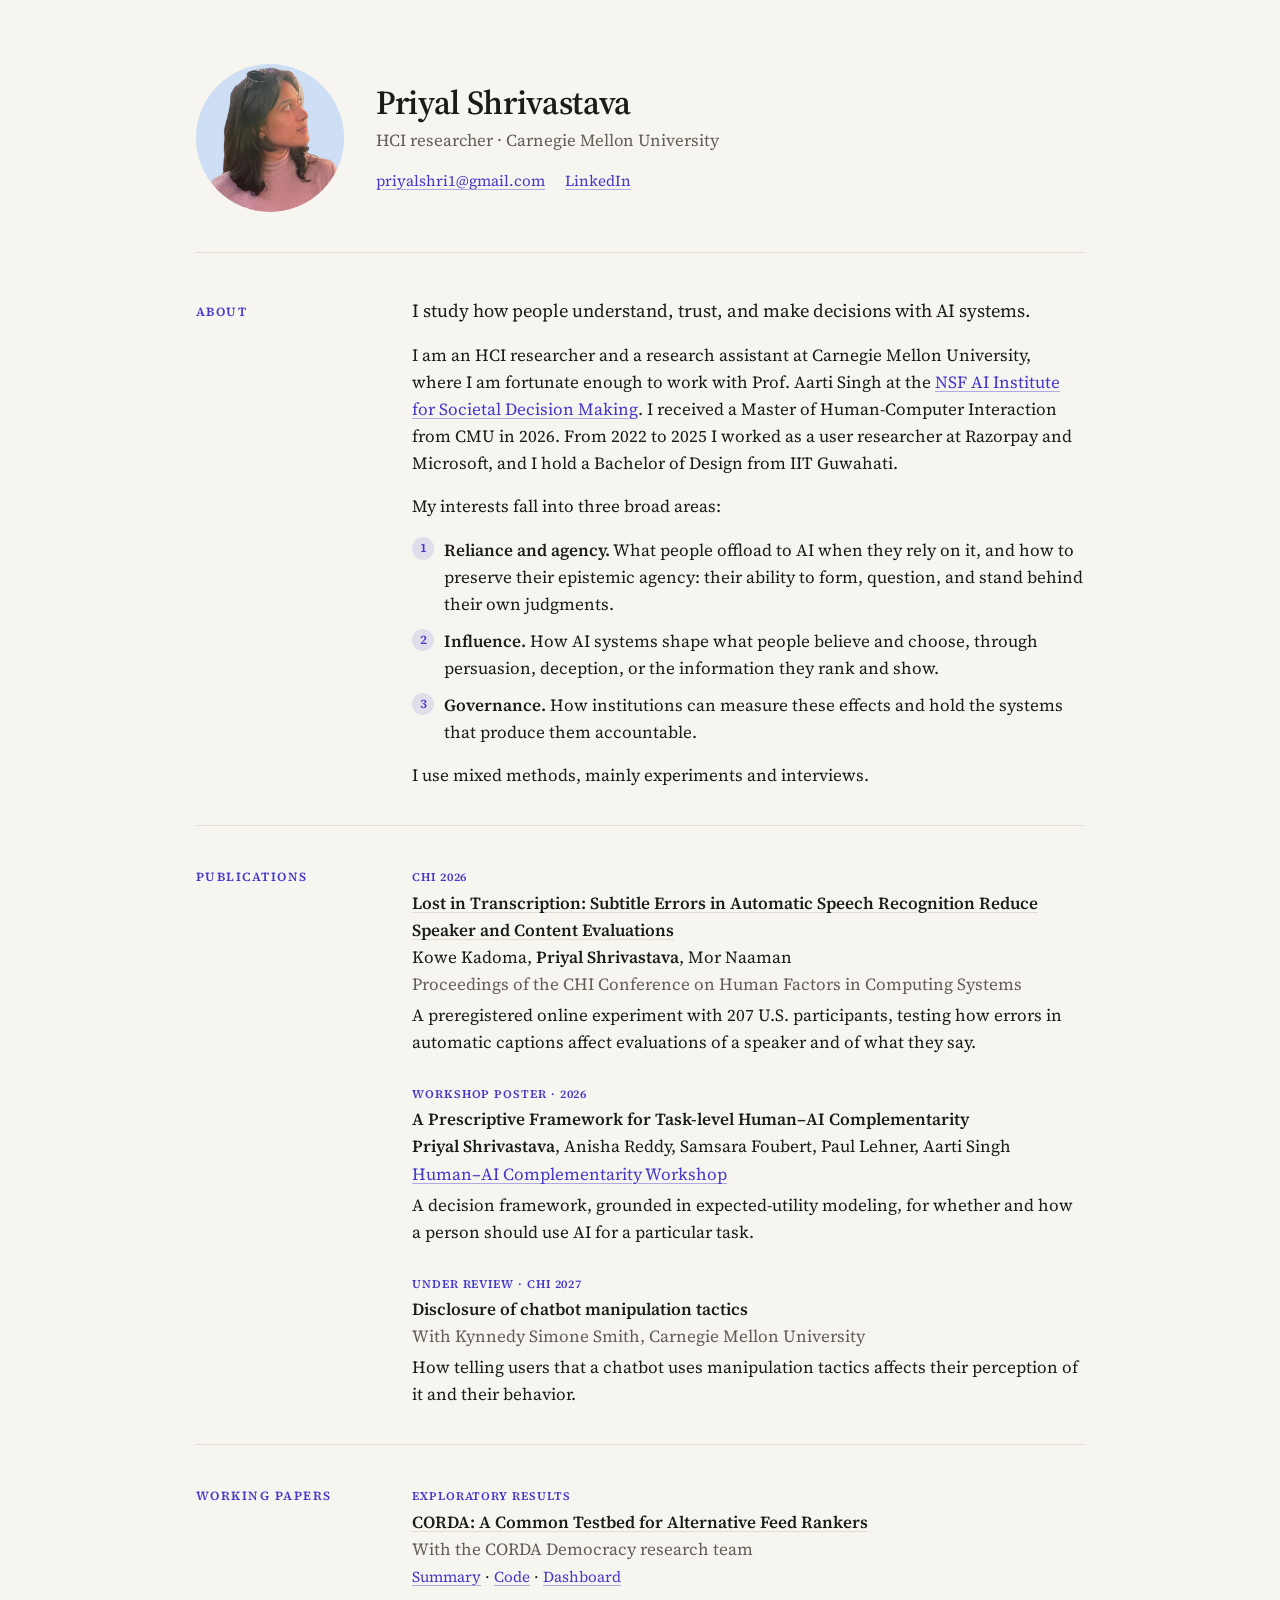
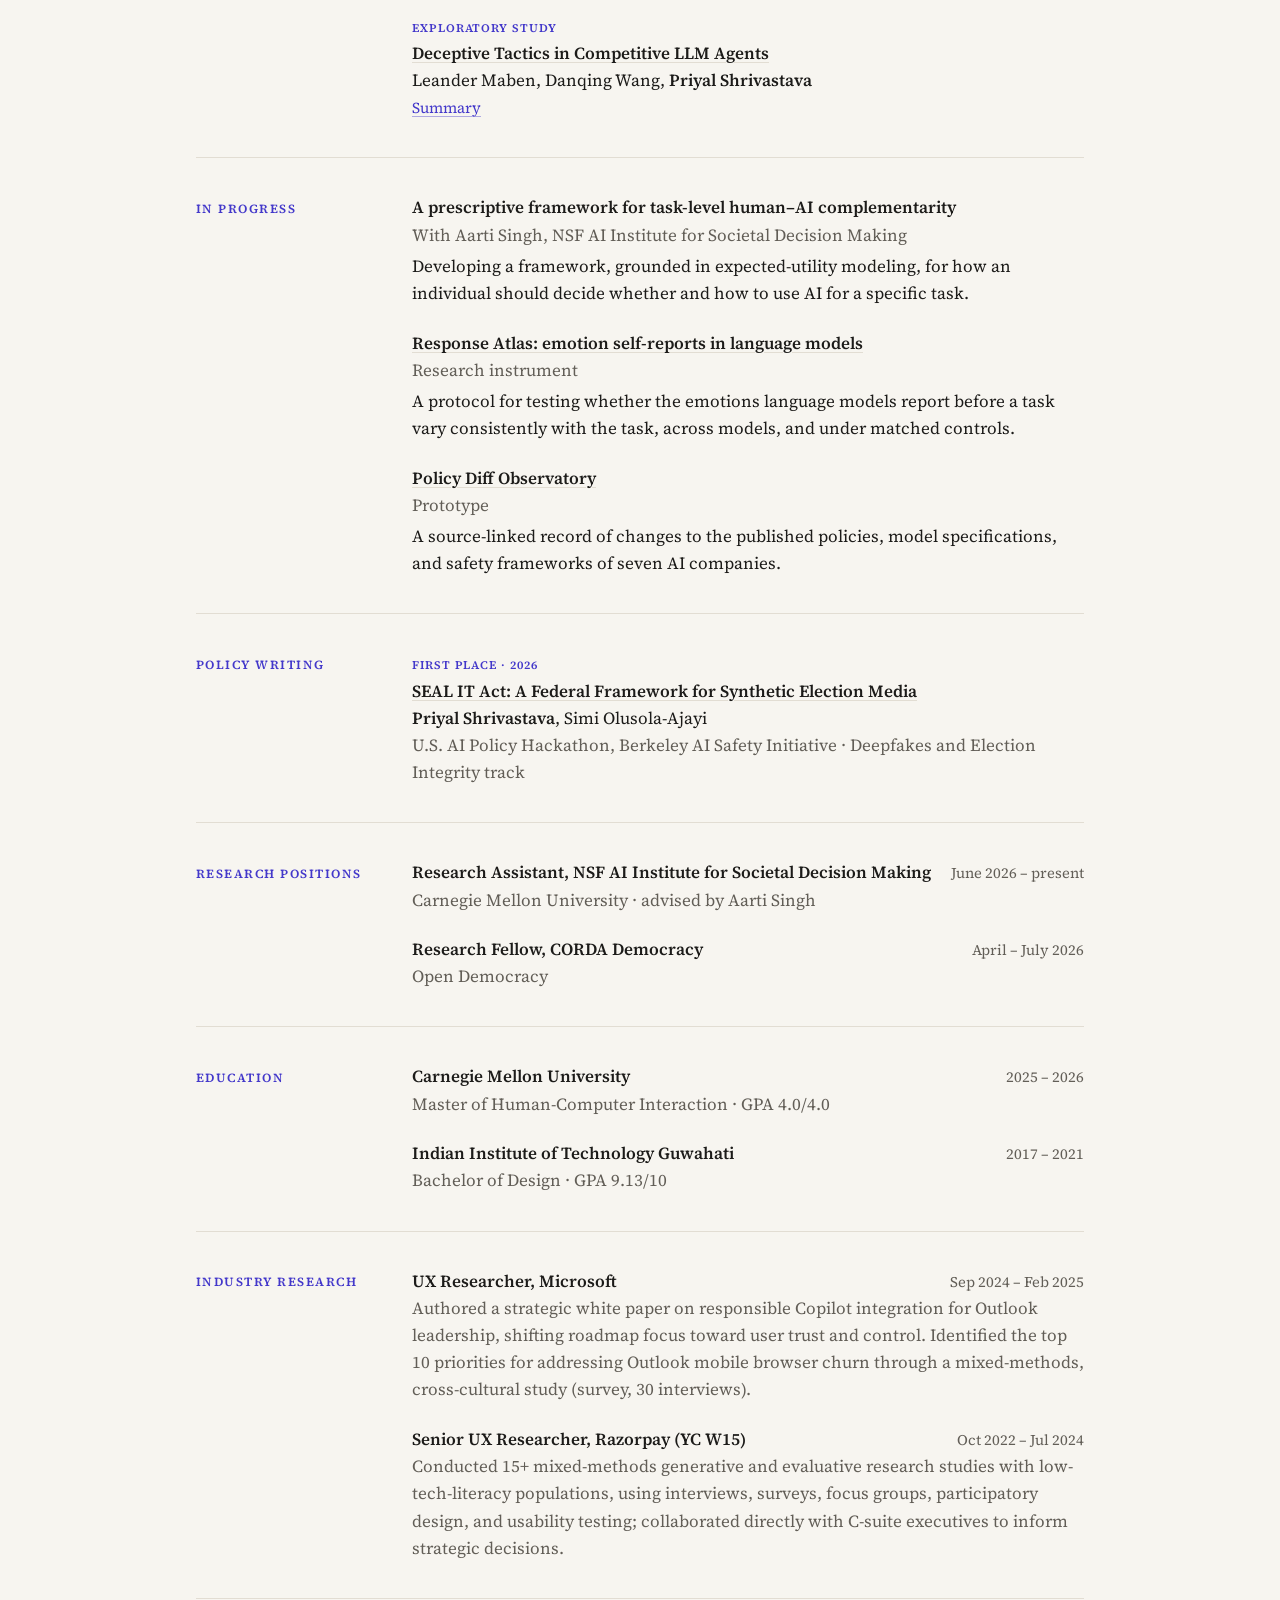
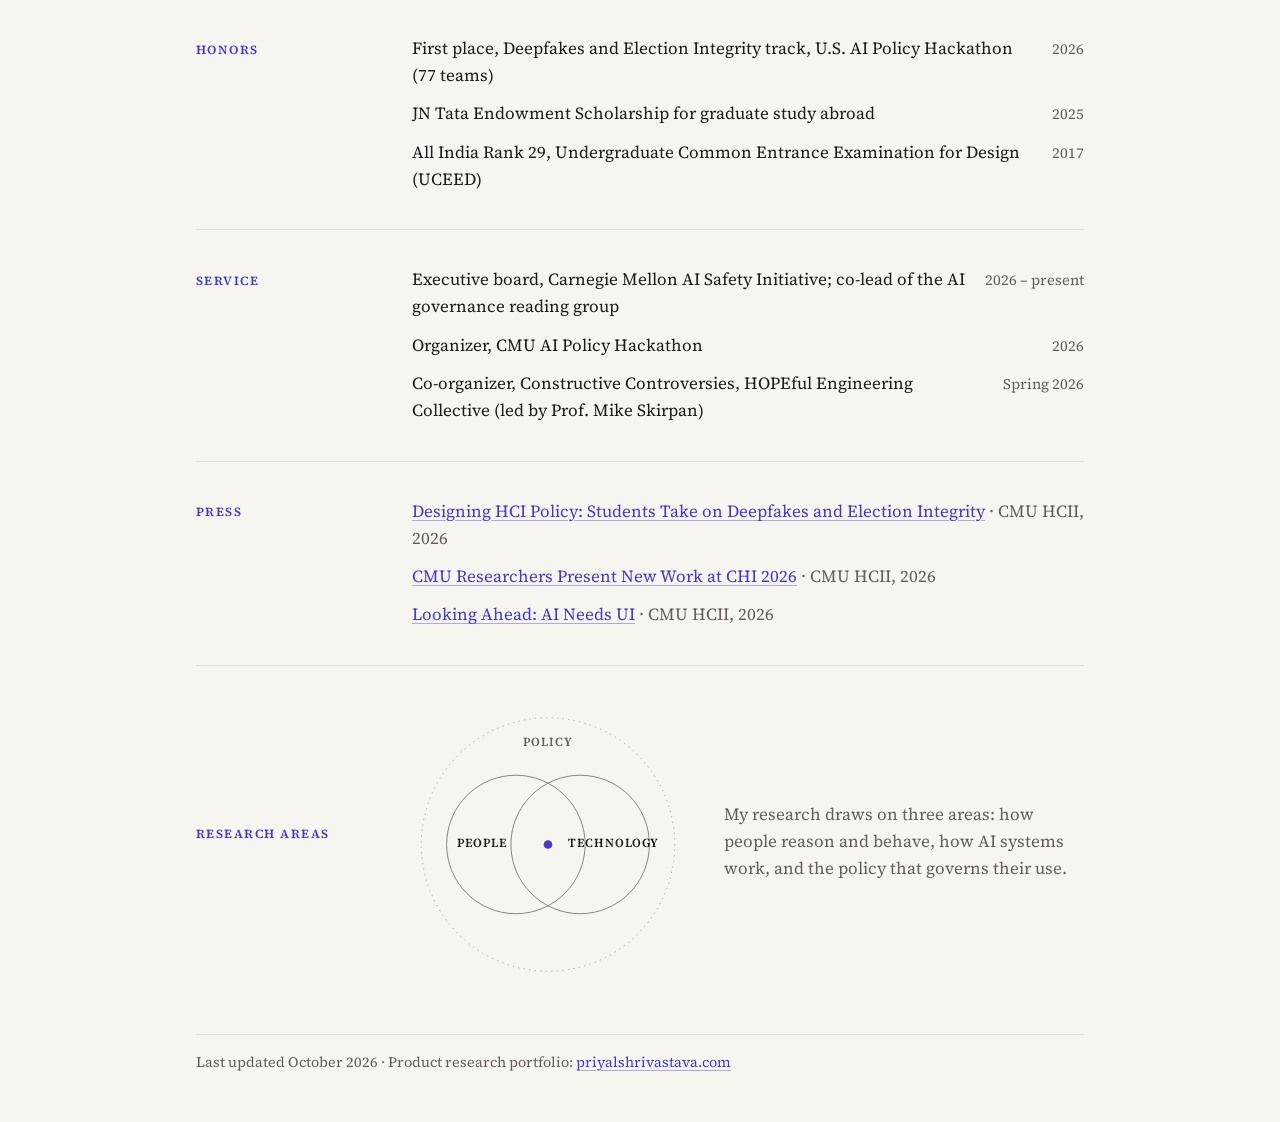
==== commit 69df4cd7: "Add Prof. title for Mike Skirpan" ====
--- a/index.html
+++ b/index.html
@@ -180,7 +180,7 @@
       <ul class="entries compact">
         <li><div class="dated"><span>Executive board, Carnegie Mellon AI Safety Initiative; co-lead of the AI governance reading group</span><span class="when">2026 &ndash; present</span></div></li>
         <li><div class="dated"><span>Organizer, CMU AI Policy Hackathon</span><span class="when">2026</span></div></li>
-        <li><div class="dated"><span>Co-organizer, Constructive Controversies, HOPEful Engineering Collective (led by Mike Skirpan)</span><span class="when">Spring 2026</span></div></li>
+        <li><div class="dated"><span>Co-organizer, Constructive Controversies, HOPEful Engineering Collective (led by Prof. Mike Skirpan)</span><span class="when">Spring 2026</span></div></li>
       </ul>
     </section>
 
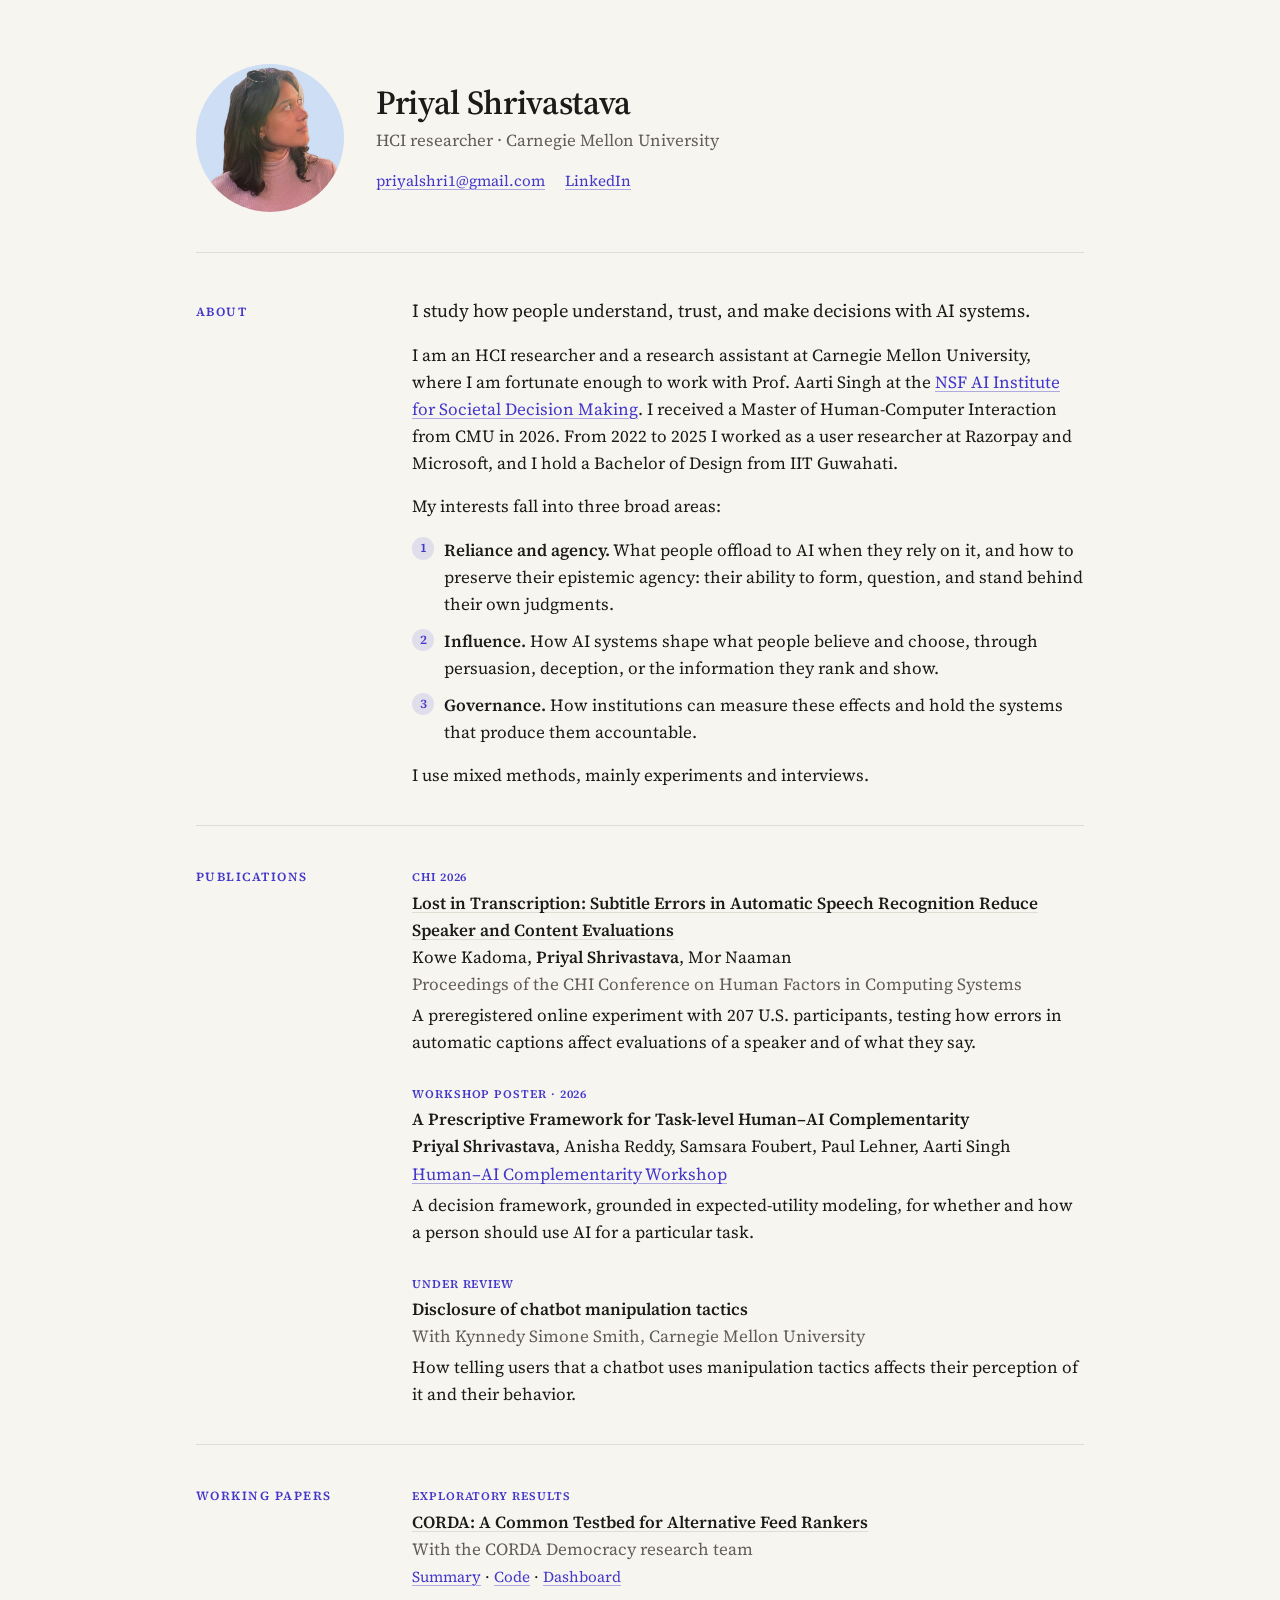
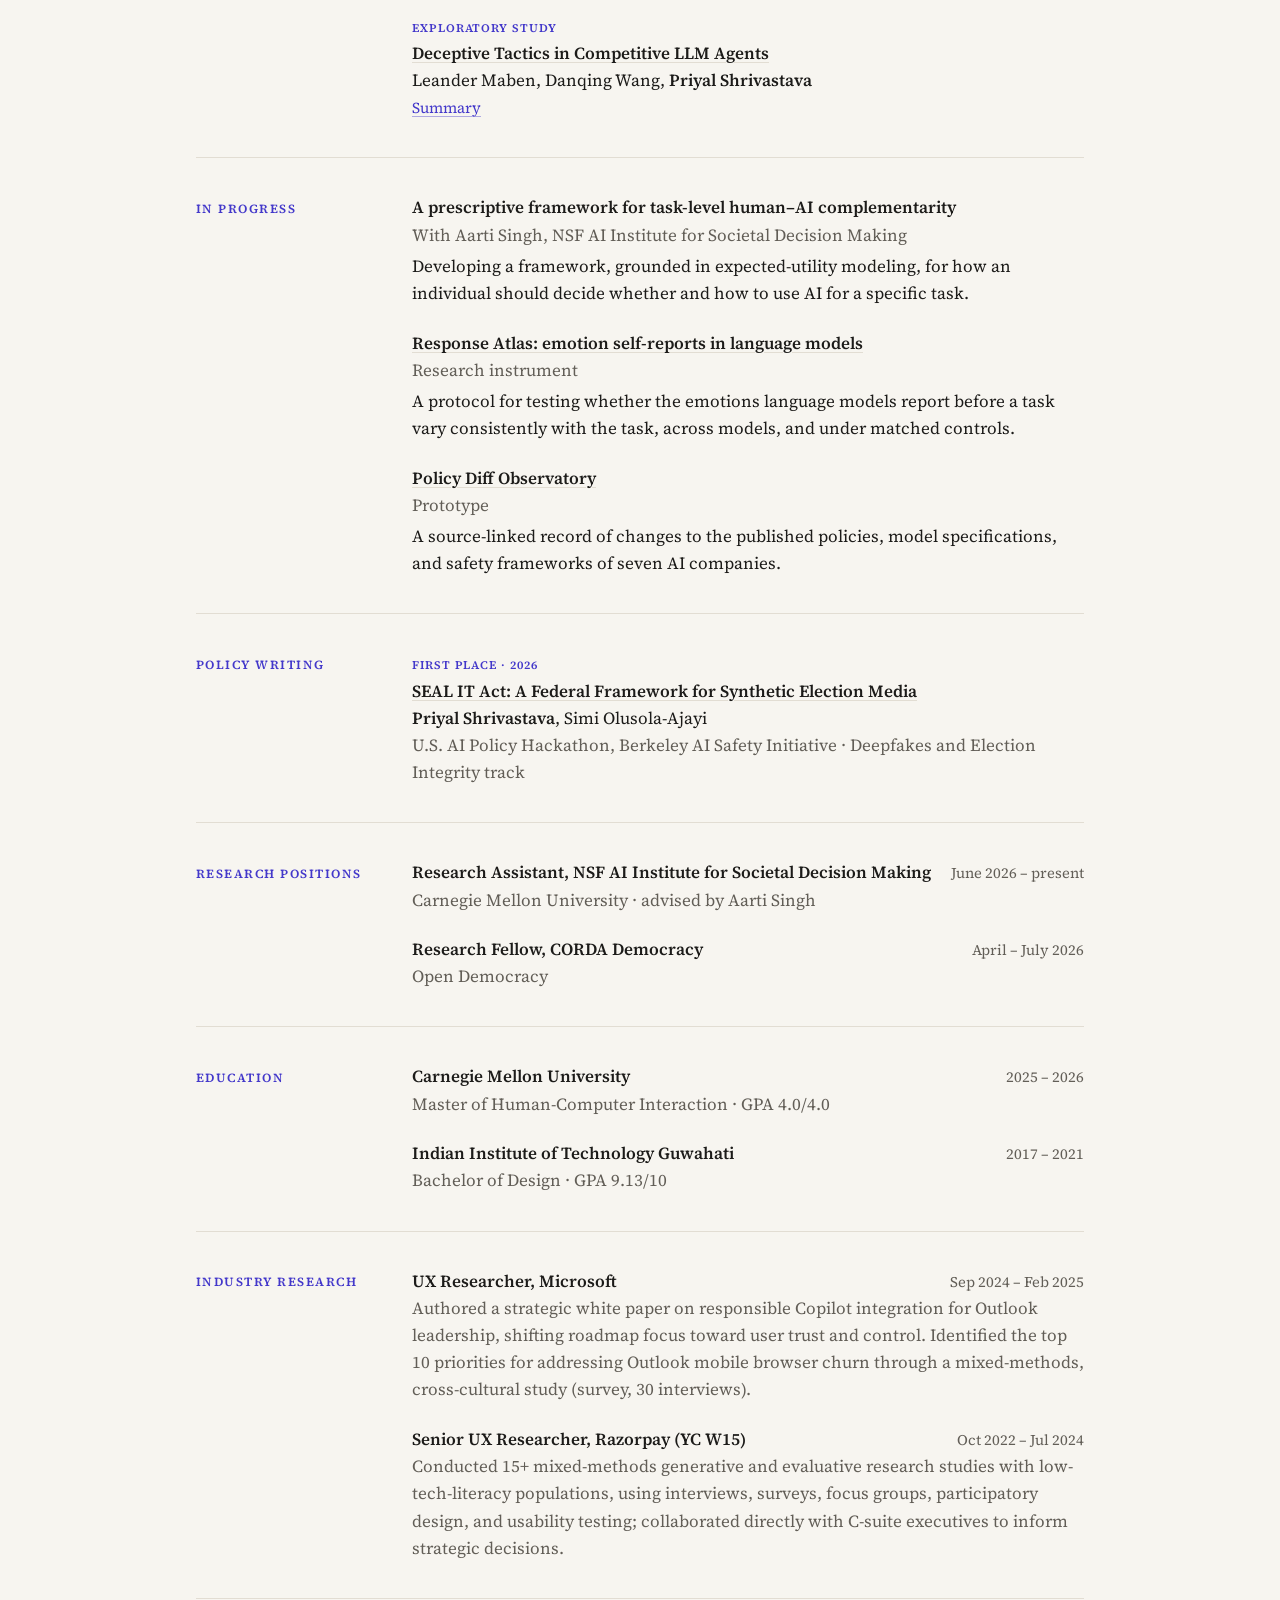
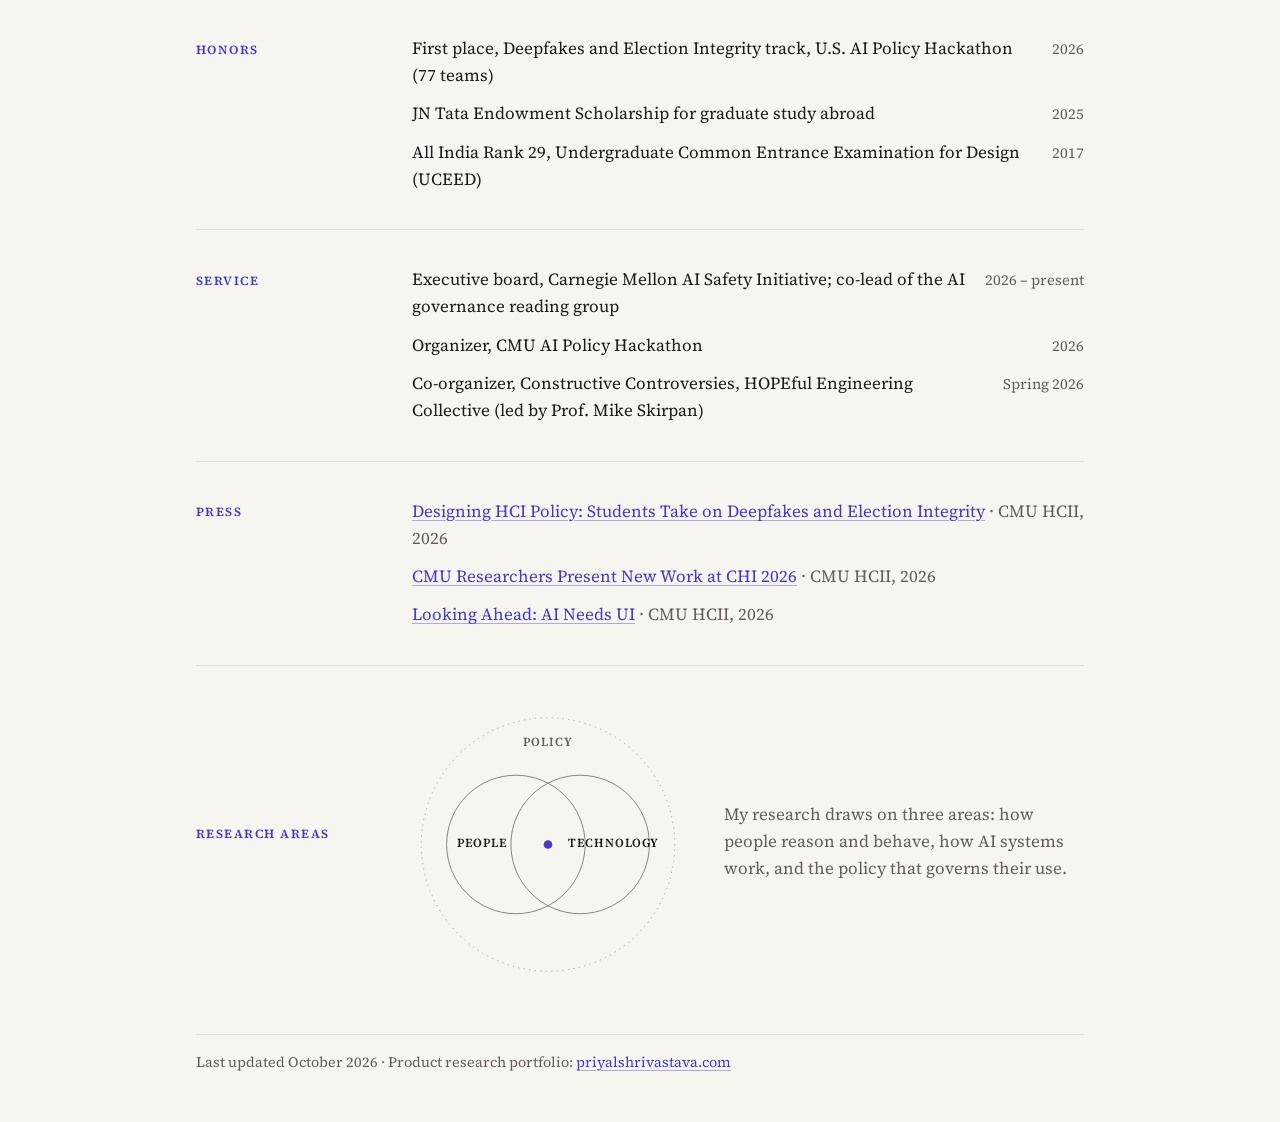
==== commit 27bca87b: "Drop the venue from the under-review paper" ====
--- a/index.html
+++ b/index.html
@@ -65,7 +65,7 @@
           <p class="note">A decision framework, grounded in expected-utility modeling, for whether and how a person should use AI for a particular task.</p>
         </li>
         <li>
-          <span class="tag">Under review &middot; CHI 2027</span><br>
+          <span class="tag">Under review</span><br>
           <span class="title">Disclosure of chatbot manipulation tactics</span><br>
           <span class="meta">With Kynnedy Simone Smith, Carnegie Mellon University</span>
           <p class="note">How telling users that a chatbot uses manipulation tactics affects their perception of it and their behavior.</p>
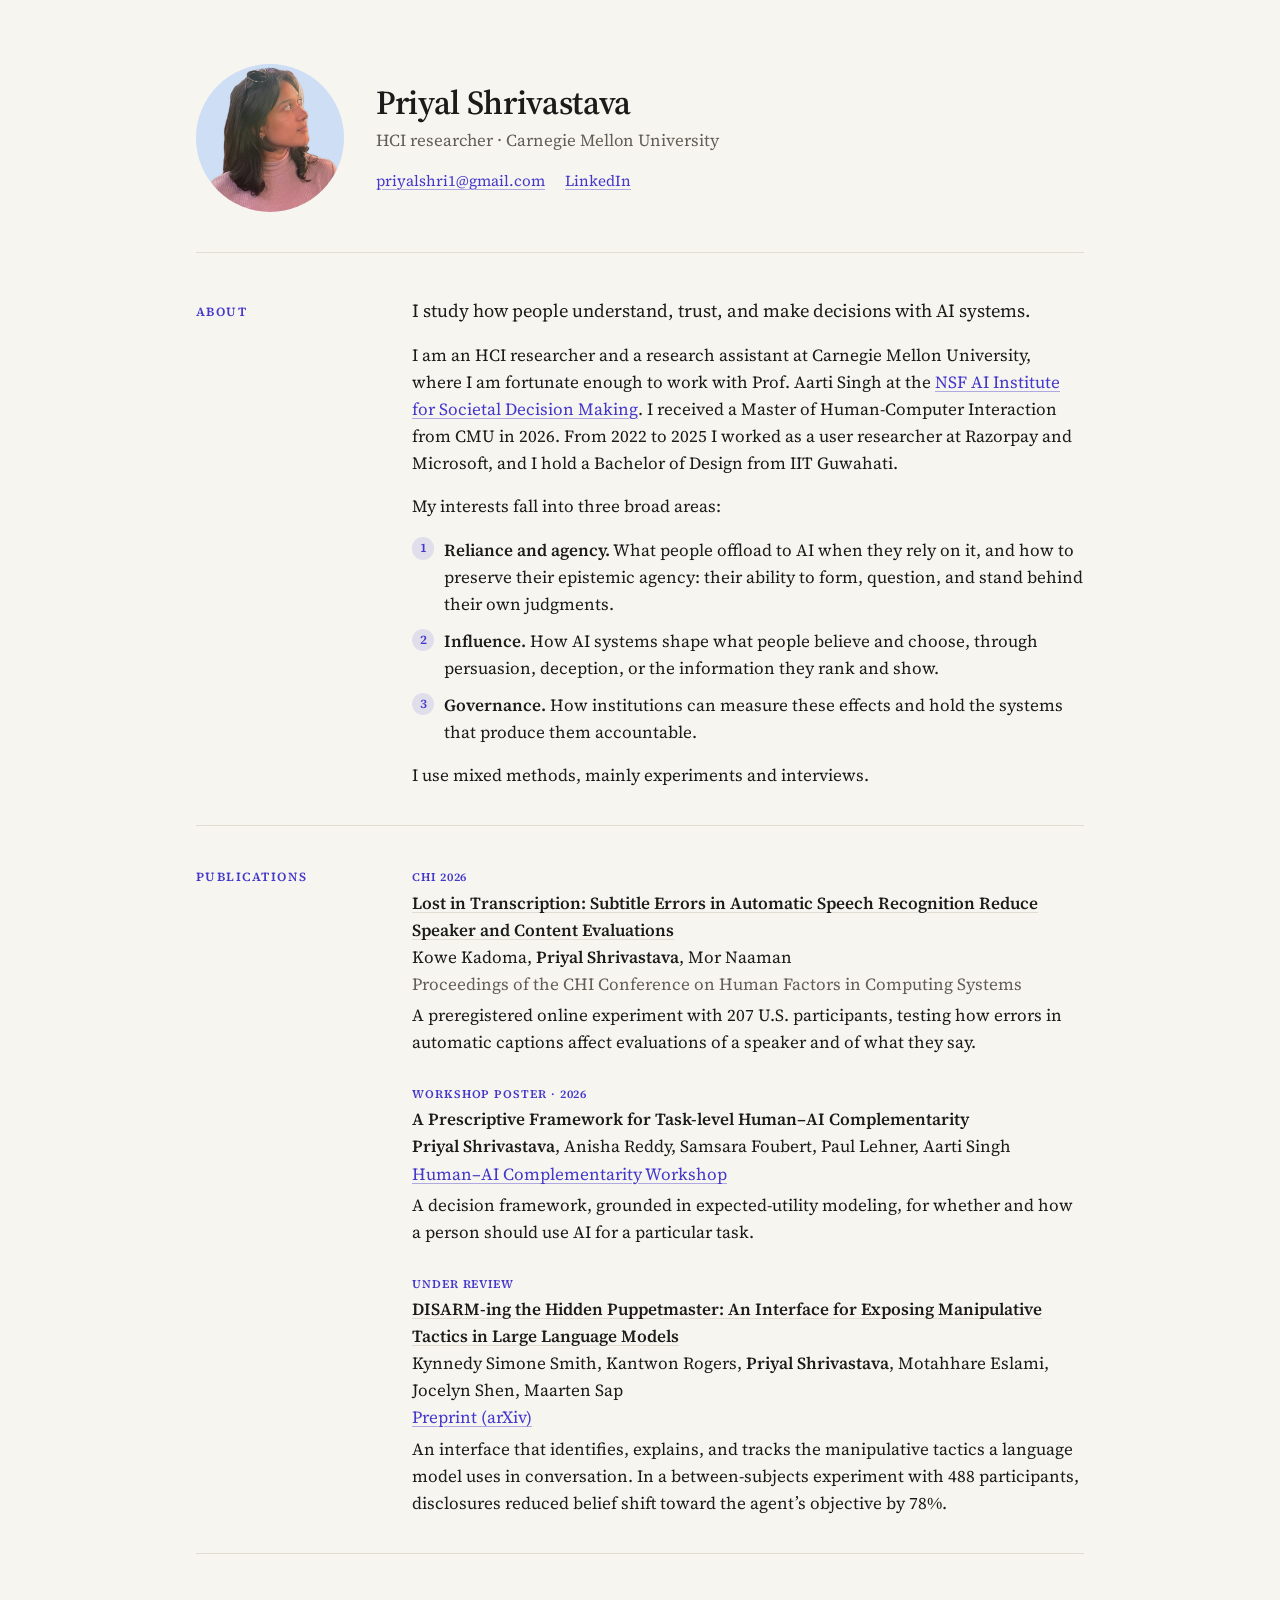
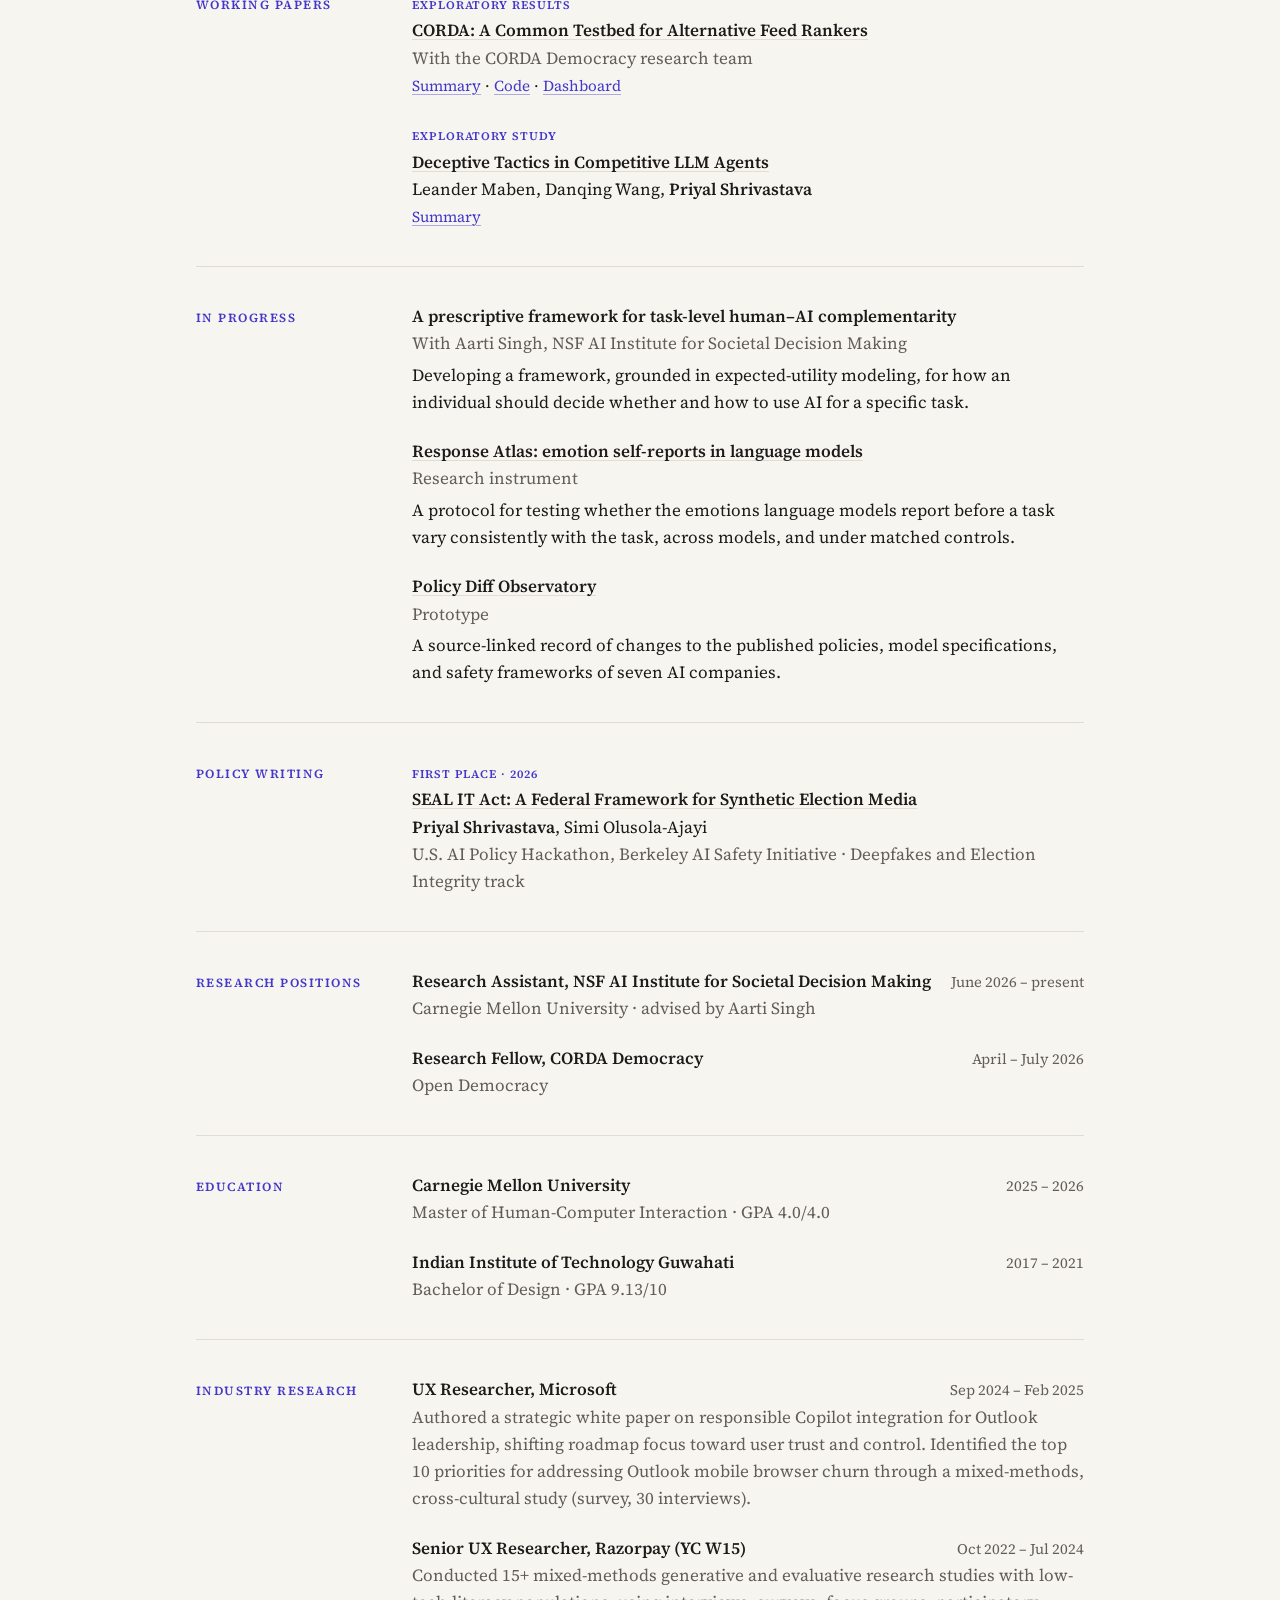
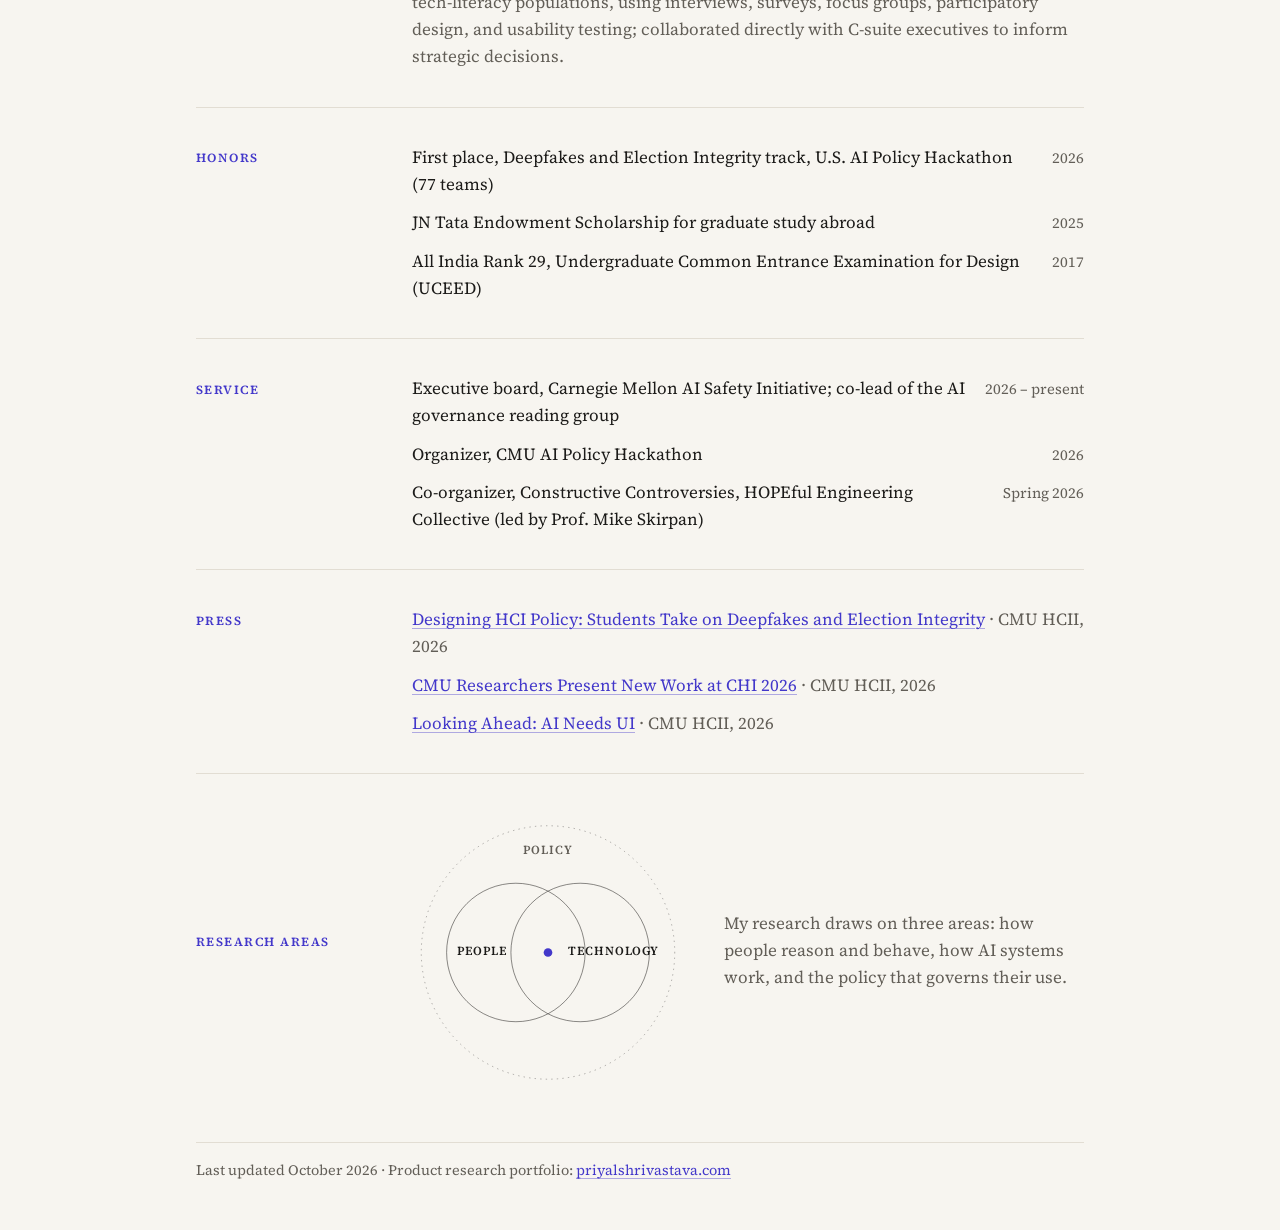
==== commit 02497876: "List the DISARM preprint with its full author list" ====
--- a/index.html
+++ b/index.html
@@ -66,9 +66,10 @@
         </li>
         <li>
           <span class="tag">Under review</span><br>
-          <span class="title">Disclosure of chatbot manipulation tactics</span><br>
-          <span class="meta">With Kynnedy Simone Smith, Carnegie Mellon University</span>
-          <p class="note">How telling users that a chatbot uses manipulation tactics affects their perception of it and their behavior.</p>
+          <span class="title"><a href="https://arxiv.org/abs/2610.20878">DISARM-ing the Hidden Puppetmaster: An Interface for Exposing Manipulative Tactics in Large Language Models</a></span><br>
+          Kynnedy Simone Smith, Kantwon Rogers, <b>Priyal Shrivastava</b>, Motahhare Eslami, Jocelyn Shen, Maarten Sap<br>
+          <span class="meta"><a href="https://arxiv.org/abs/2610.20878">Preprint (arXiv)</a></span>
+          <p class="note">An interface that identifies, explains, and tracks the manipulative tactics a language model uses in conversation. In a between-subjects experiment with 488 participants, disclosures reduced belief shift toward the agent&rsquo;s objective by 78%.</p>
         </li>
       </ul>
     </section>
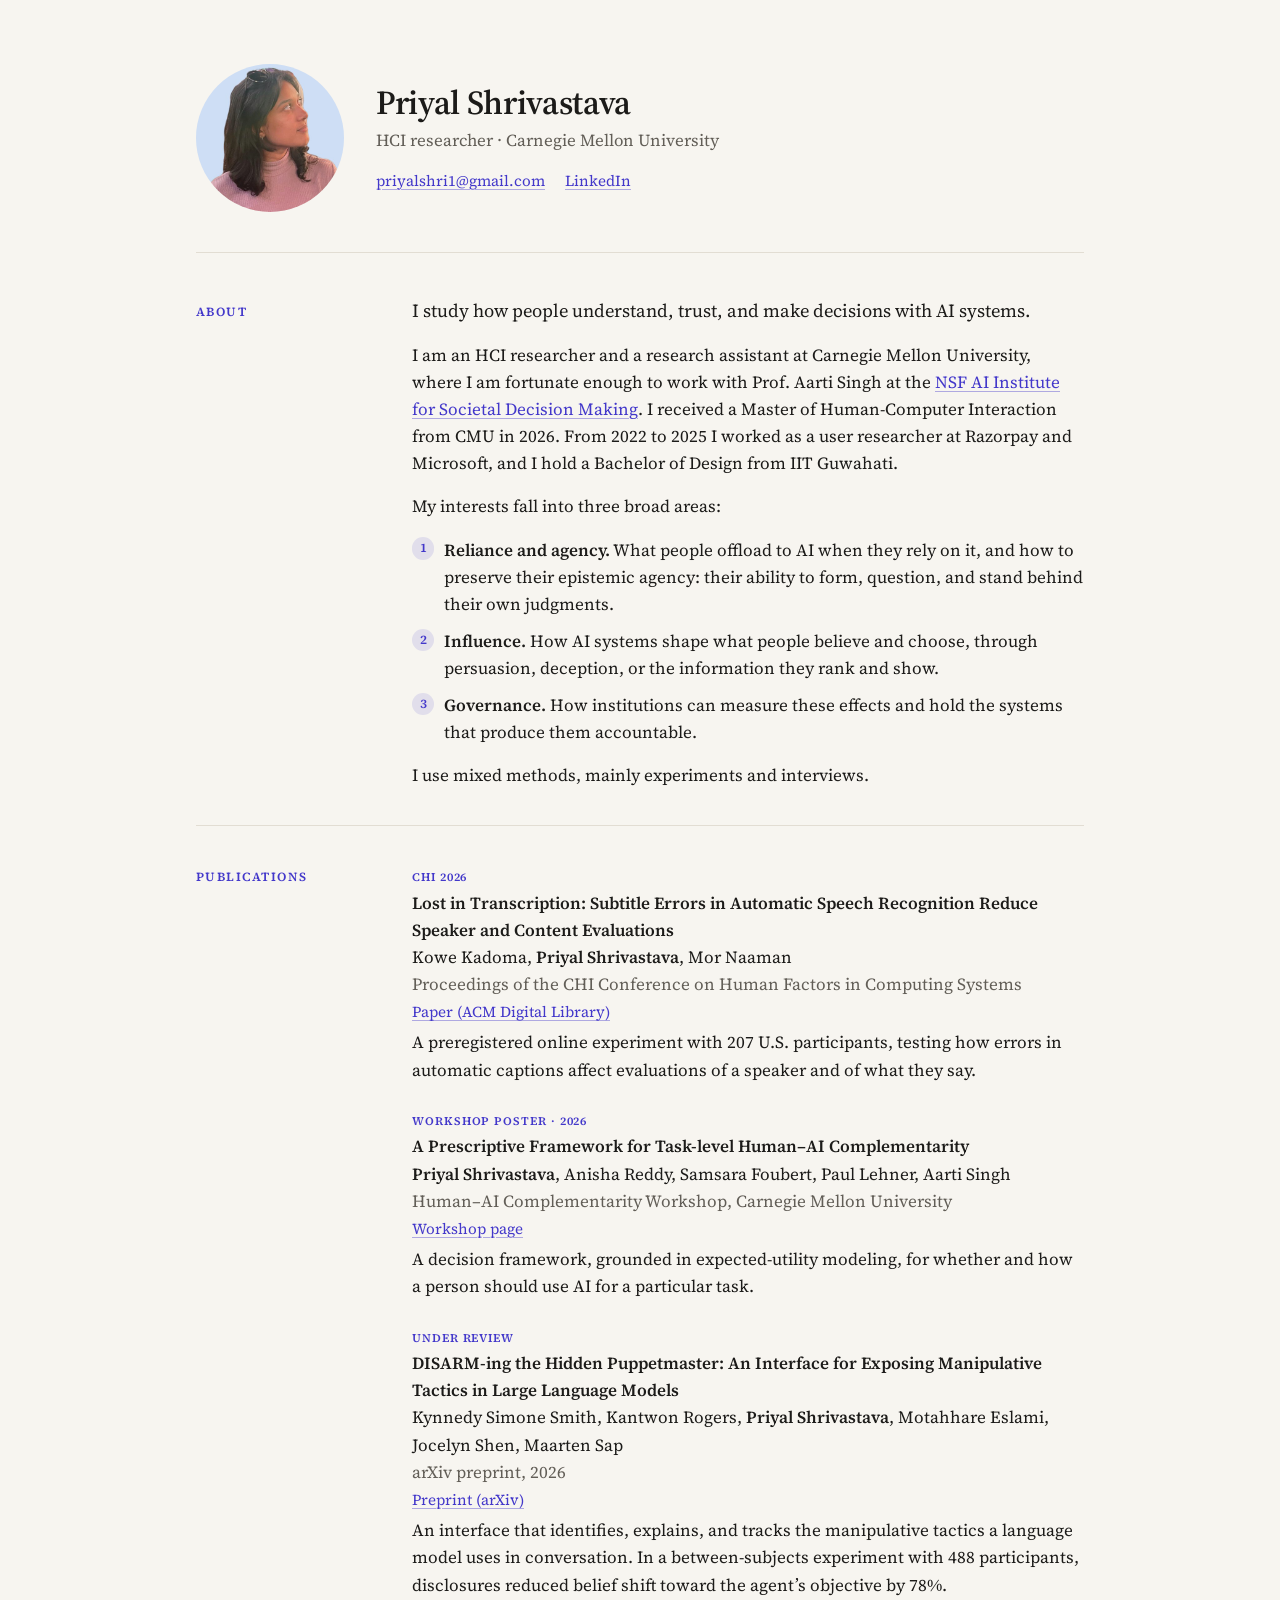
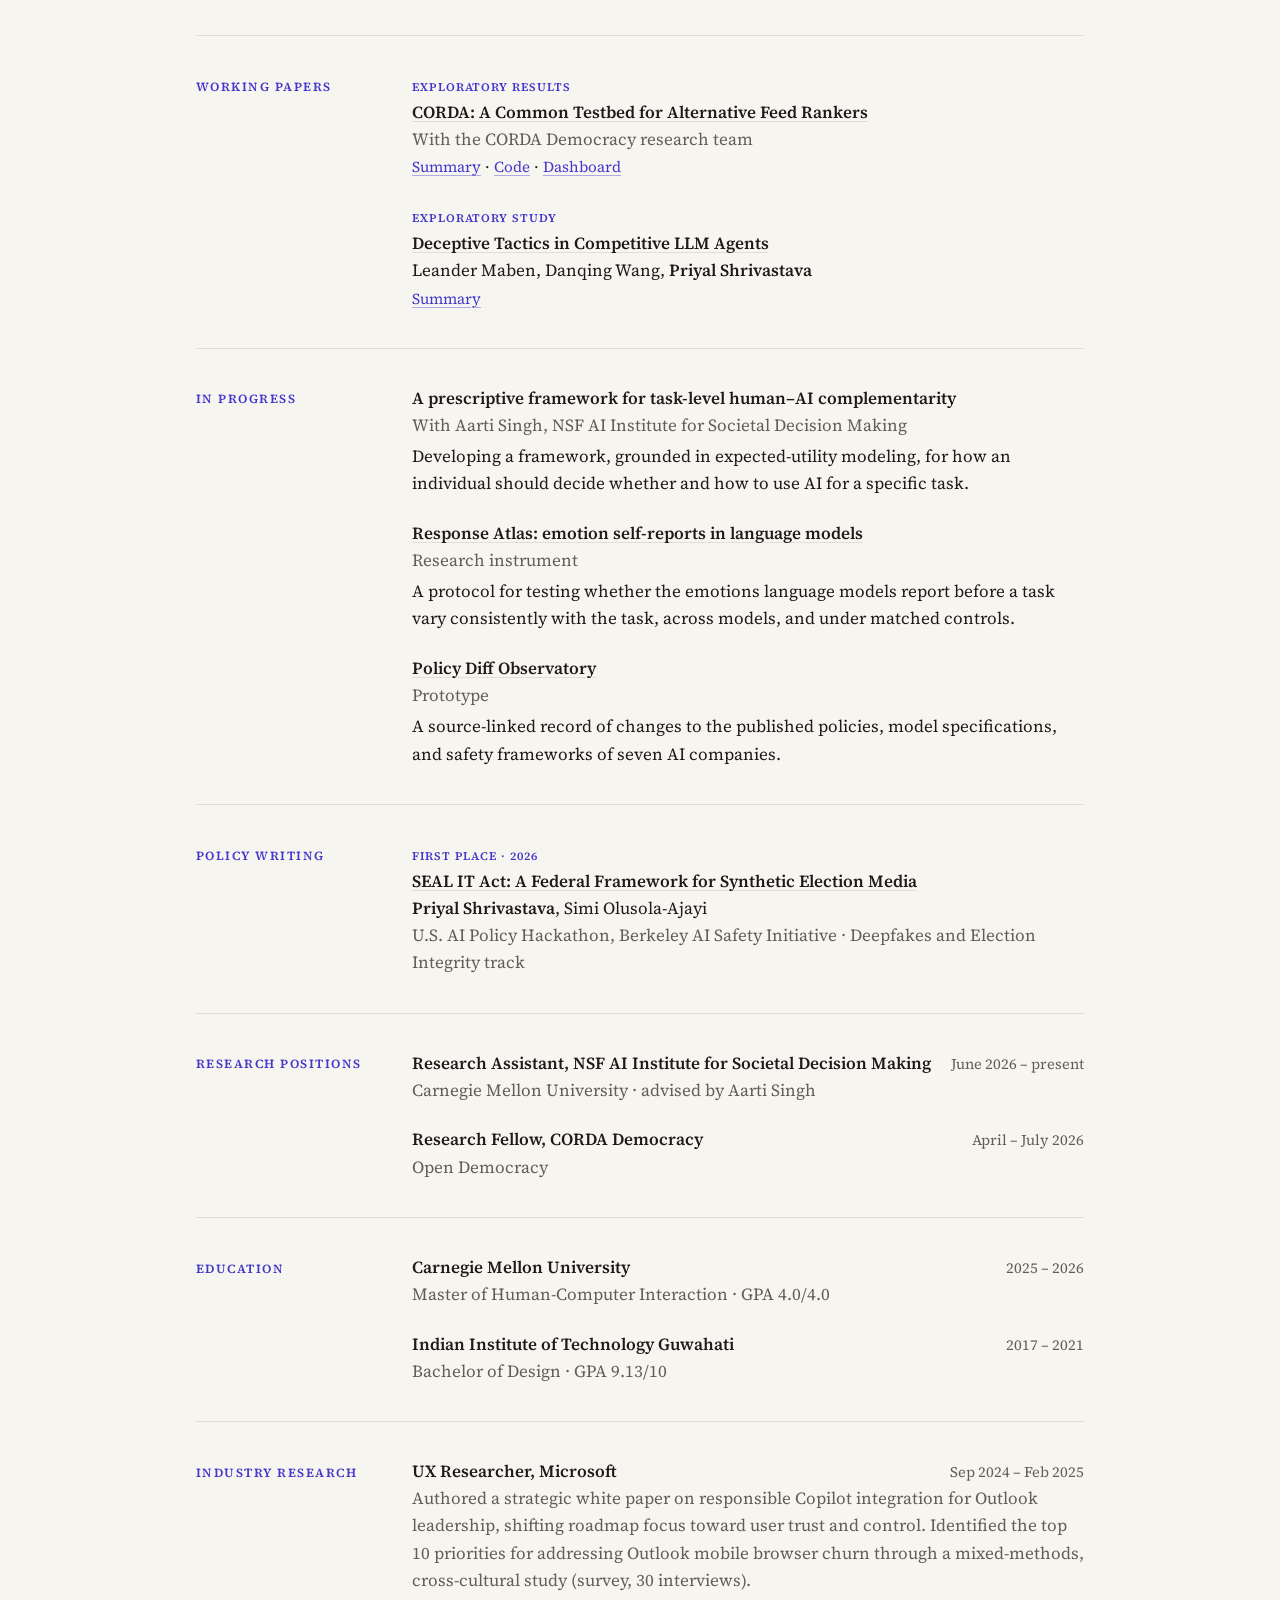
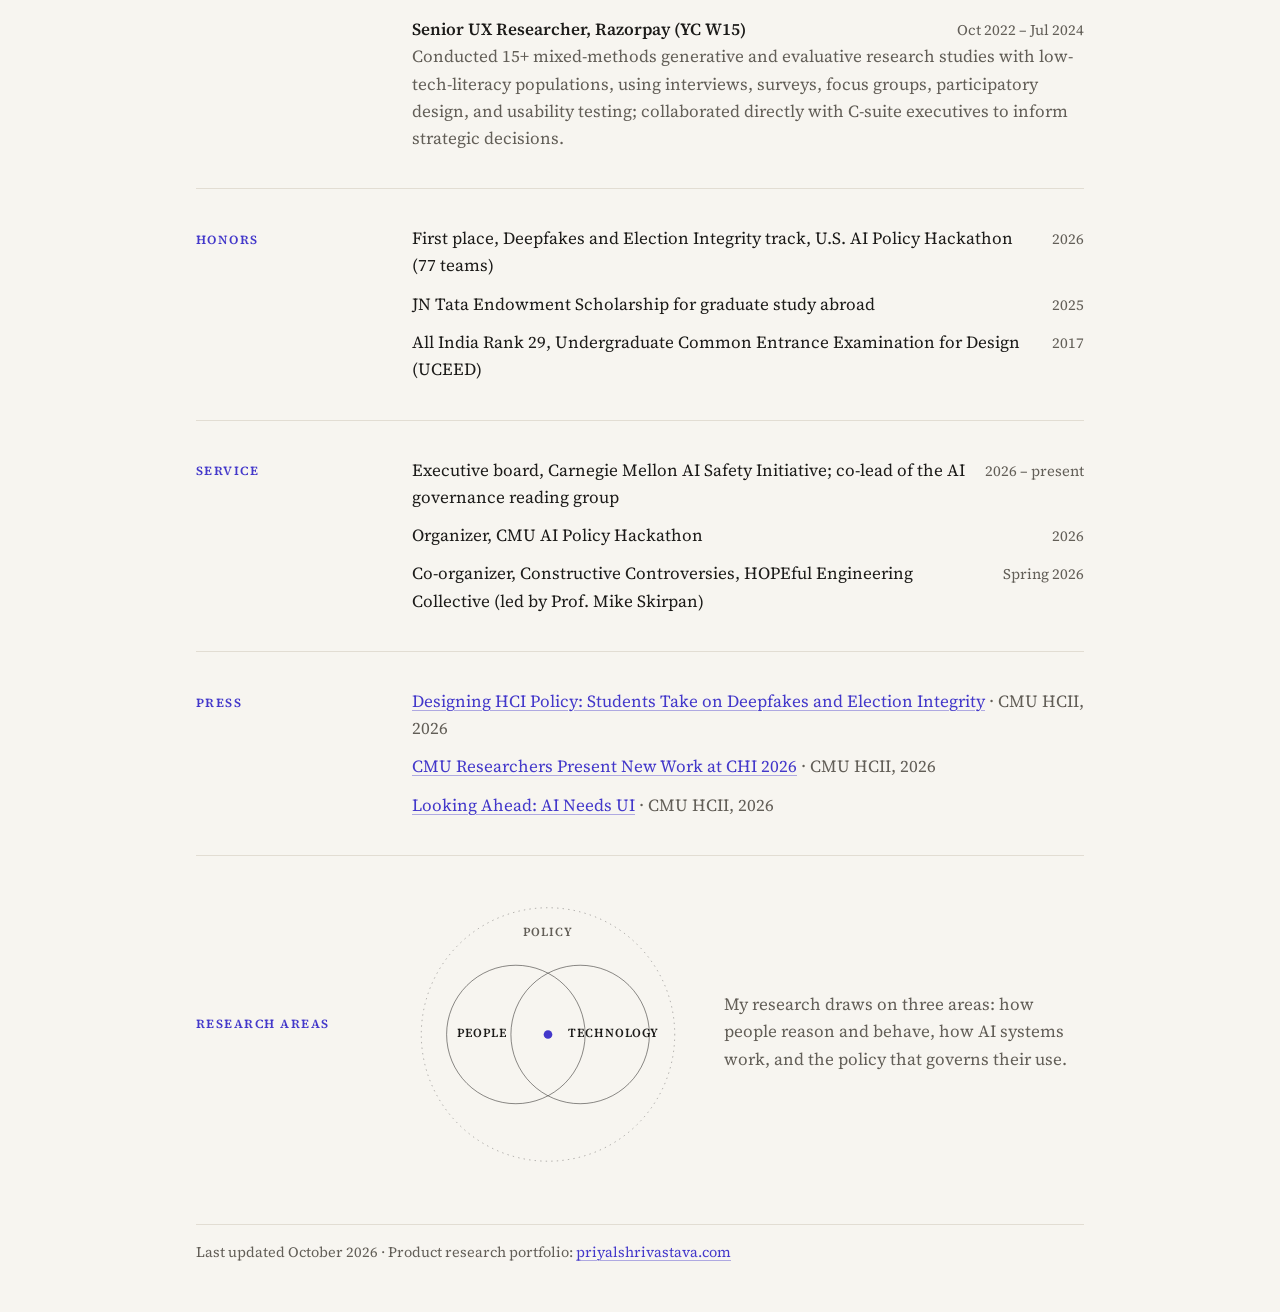
==== commit b4ed2d5c: "Use one layout for every publication" ====
--- a/index.html
+++ b/index.html
@@ -16,7 +16,7 @@
   <link rel="preconnect" href="https://fonts.googleapis.com">
   <link rel="preconnect" href="https://fonts.gstatic.com" crossorigin>
   <link href="https://fonts.googleapis.com/css2?family=Source+Serif+4:ital,opsz,wght@0,8..60,400;0,8..60,600;1,8..60,400&amp;display=swap" rel="stylesheet">
-  <link rel="stylesheet" href="style.css?v=2">
+  <link rel="stylesheet" href="style.css?v=3">
 </head>
 <body>
   <main class="page page--home">
@@ -52,23 +52,26 @@
       <ul class="entries">
         <li>
           <span class="tag">CHI 2026</span><br>
-          <span class="title"><a href="https://dl.acm.org/doi/full/10.1145/3772318.3790911">Lost in Transcription: Subtitle Errors in Automatic Speech Recognition Reduce Speaker and Content Evaluations</a></span><br>
+          <span class="title">Lost in Transcription: Subtitle Errors in Automatic Speech Recognition Reduce Speaker and Content Evaluations</span><br>
           Kowe Kadoma, <b>Priyal Shrivastava</b>, Mor Naaman<br>
-          <span class="meta">Proceedings of the CHI Conference on Human Factors in Computing Systems</span>
+          <span class="meta">Proceedings of the CHI Conference on Human Factors in Computing Systems</span><br>
+          <span class="links"><a href="https://dl.acm.org/doi/full/10.1145/3772318.3790911">Paper (ACM Digital Library)</a></span>
           <p class="note">A preregistered online experiment with 207 U.S. participants, testing how errors in automatic captions affect evaluations of a speaker and of what they say.</p>
         </li>
         <li>
           <span class="tag">Workshop poster &middot; 2026</span><br>
           <span class="title">A Prescriptive Framework for Task-level Human&ndash;AI Complementarity</span><br>
           <b>Priyal Shrivastava</b>, Anisha Reddy, Samsara Foubert, Paul Lehner, Aarti Singh<br>
-          <span class="meta"><a href="https://www.cmu.edu/ai-sdm/research/human-ai-workshop/">Human&ndash;AI Complementarity Workshop</a></span>
+          <span class="meta">Human&ndash;AI Complementarity Workshop, Carnegie Mellon University</span><br>
+          <span class="links"><a href="https://www.cmu.edu/ai-sdm/research/human-ai-workshop/">Workshop page</a></span>
           <p class="note">A decision framework, grounded in expected-utility modeling, for whether and how a person should use AI for a particular task.</p>
         </li>
         <li>
           <span class="tag">Under review</span><br>
-          <span class="title"><a href="https://arxiv.org/abs/2610.20878">DISARM-ing the Hidden Puppetmaster: An Interface for Exposing Manipulative Tactics in Large Language Models</a></span><br>
+          <span class="title">DISARM-ing the Hidden Puppetmaster: An Interface for Exposing Manipulative Tactics in Large Language Models</span><br>
           Kynnedy Simone Smith, Kantwon Rogers, <b>Priyal Shrivastava</b>, Motahhare Eslami, Jocelyn Shen, Maarten Sap<br>
-          <span class="meta"><a href="https://arxiv.org/abs/2610.20878">Preprint (arXiv)</a></span>
+          <span class="meta">arXiv preprint, 2026</span><br>
+          <span class="links"><a href="https://arxiv.org/abs/2610.20878">Preprint (arXiv)</a></span>
           <p class="note">An interface that identifies, explains, and tracks the manipulative tactics a language model uses in conversation. In a between-subjects experiment with 488 participants, disclosures reduced belief shift toward the agent&rsquo;s objective by 78%.</p>
         </li>
       </ul>
--- a/style.css
+++ b/style.css
@@ -12,19 +12,6 @@
   --measure: 44rem;
   --wide: 58rem;
   color-scheme: light;
-}
-
-@media (prefers-color-scheme: dark) {
-  :root {
-    --ink: #e8e5de;
-    --muted: #a7a298;
-    --rule: #34322d;
-    --accent: #a5a0ff;
-    --accent-soft: rgba(165, 160, 255, 0.16);
-    --bg: #171614;
-    --card: #1f1e1b;
-    color-scheme: dark;
-  }
 }
 
 * { box-sizing: border-box; }
